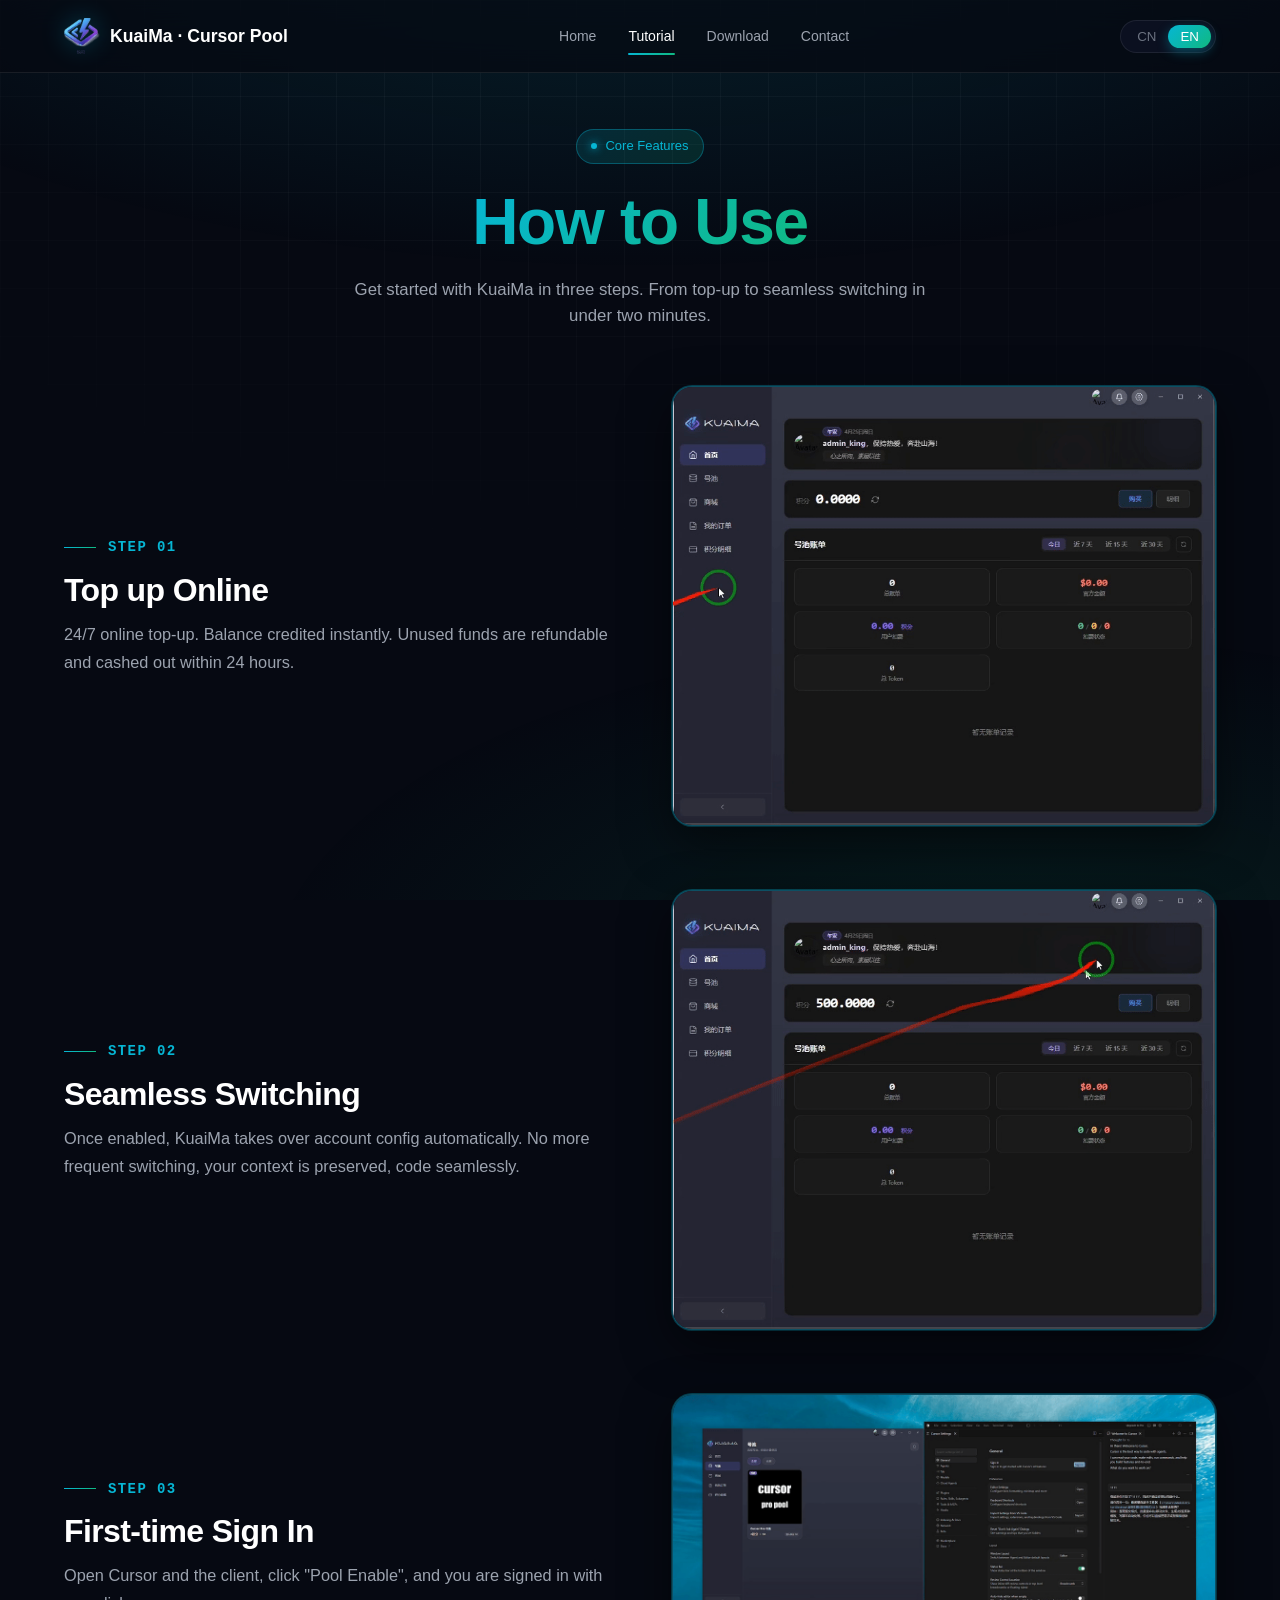
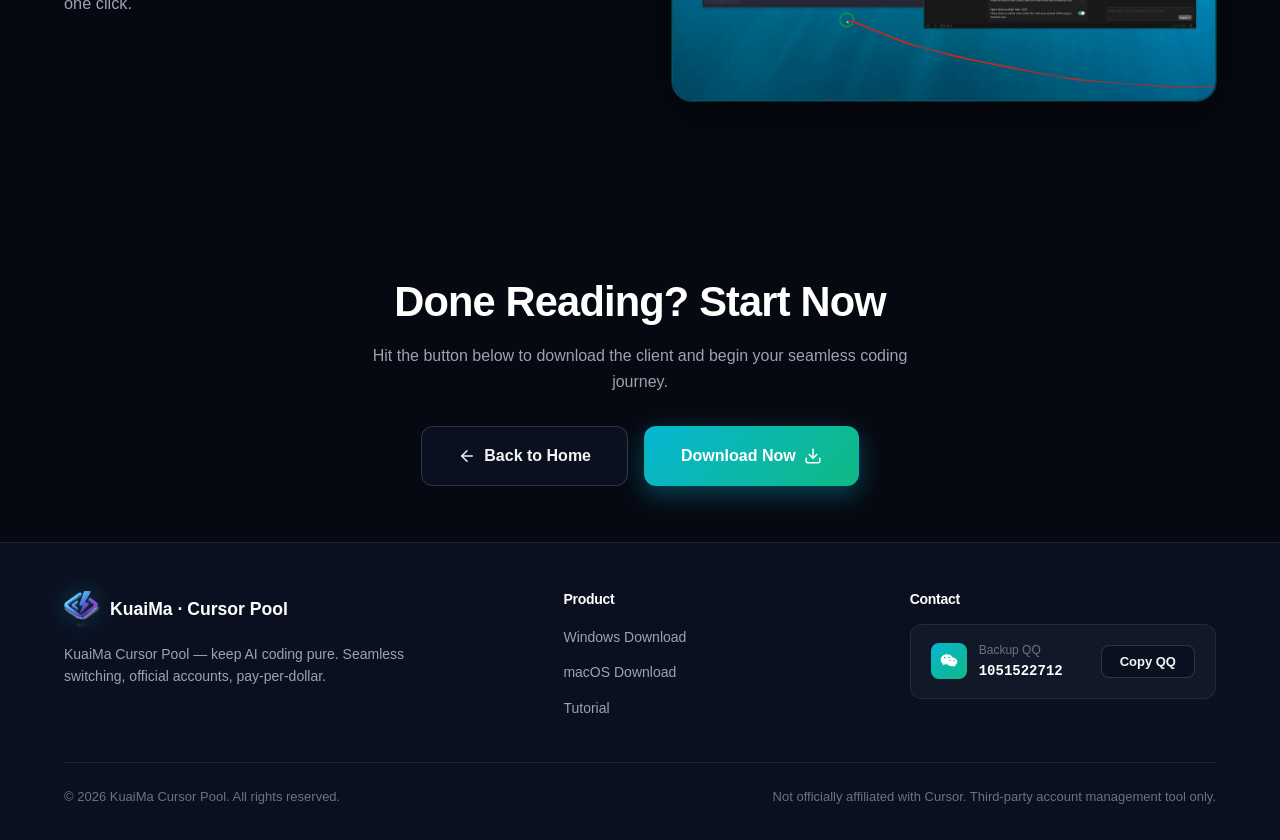
==== tutorial.html @ e06559e4 "更换成企业微信" ====
<!DOCTYPE html>
<html lang="zh-CN" data-lang="zh">
<head>
  <meta charset="UTF-8" />
  <meta name="viewport" content="width=device-width, initial-scale=1.0, viewport-fit=cover" />
  <meta name="theme-color" content="#06b6d4" />
  <meta name="color-scheme" content="dark" />

  <title>Cursor 无感换号使用教程 | 快码 Cursor 号池</title>
  <meta name="description" content="快码 Cursor 号池使用教程：了解如何下载客户端、完成充值、开启 Cursor 无感换号，并在额度耗尽时自动切换账号继续编码。" />
  <meta name="keywords" content="Cursor无感换号教程,Cursor号池教程,Cursor账号切换教程,快码教程,Cursor账号池使用方法" />
  <meta name="robots" content="index, follow" />

  <meta name="i18n-title" content="seo.tutorial.title" />
  <meta name="i18n-description" content="seo.tutorial.description" />

  <link rel="canonical" href="https://kuaima-cursor-pool.onrender.com/tutorial.html" />
  <link rel="alternate" hreflang="zh-CN" href="https://kuaima-cursor-pool.onrender.com/tutorial.html?lang=zh" />
  <link rel="alternate" hreflang="en" href="https://kuaima-cursor-pool.onrender.com/tutorial.html?lang=en" />
  <link rel="alternate" hreflang="x-default" href="https://kuaima-cursor-pool.onrender.com/tutorial.html" />

  <meta property="og:type" content="article" />
  <meta property="og:title" content="Cursor 无感换号使用教程 | 快码 Cursor 号池" />
  <meta property="og:description" content="三步上手快码 Cursor 号池：充值、开启无感换号、自动切换账号继续编码。" />
  <meta property="og:image" content="https://kuaima-cursor-pool.onrender.com/assets/images/logo.png" />
  <meta property="og:image:alt" content="快码 Cursor 号池使用教程" />
  <meta property="og:image:width" content="781" />
  <meta property="og:image:height" content="794" />
  <meta property="og:url" content="https://kuaima-cursor-pool.onrender.com/tutorial.html" />
  <meta property="og:site_name" content="快码 Cursor 号池" />
  <meta property="og:locale" content="zh_CN" />
  <meta property="og:locale:alternate" content="en_US" />

  <meta name="twitter:card" content="summary_large_image" />
  <meta name="twitter:title" content="Cursor 无感换号使用教程 | 快码 Cursor 号池" />
  <meta name="twitter:description" content="三步上手快码 Cursor 号池，完成充值并开启无感换号。" />
  <meta name="twitter:image" content="https://kuaima-cursor-pool.onrender.com/assets/images/logo.png" />
  <meta name="twitter:image:alt" content="快码 Cursor 号池使用教程" />

  <link rel="icon" type="image/png" href="assets/images/logo.png" />
  <link rel="apple-touch-icon" href="assets/images/logo.png" />

  <link rel="preload" href="assets/css/style.css" as="style" />
  <link rel="stylesheet" href="assets/css/style.css" />

  <script type="application/ld+json">
  {
    "@context": "https://schema.org",
    "@type": "WebPage",
    "@graph": [
      {
        "@type": "WebPage",
        "@id": "https://kuaima-cursor-pool.onrender.com/tutorial.html#webpage",
        "url": "https://kuaima-cursor-pool.onrender.com/tutorial.html",
        "name": "Cursor 无感换号使用教程 | 快码 Cursor 号池",
        "description": "快码 Cursor 号池使用教程：了解如何下载客户端、完成充值、开启 Cursor 无感换号，并在额度耗尽时自动切换账号继续编码。",
        "isPartOf": {
          "@id": "https://kuaima-cursor-pool.onrender.com/#website"
        },
        "breadcrumb": {
          "@id": "https://kuaima-cursor-pool.onrender.com/tutorial.html#breadcrumb"
        },
        "primaryImageOfPage": {
          "@type": "ImageObject",
          "url": "https://kuaima-cursor-pool.onrender.com/assets/images/logo.png",
          "width": 781,
          "height": 794
        },
        "inLanguage": ["zh-CN", "en"]
      },
      {
        "@type": "BreadcrumbList",
        "@id": "https://kuaima-cursor-pool.onrender.com/tutorial.html#breadcrumb",
        "itemListElement": [
          {
            "@type": "ListItem",
            "position": 1,
            "name": "首页",
            "item": "https://kuaima-cursor-pool.onrender.com/"
          },
          {
            "@type": "ListItem",
            "position": 2,
            "name": "使用教程",
            "item": "https://kuaima-cursor-pool.onrender.com/tutorial.html"
          }
        ]
      },
      {
        "@type": "HowTo",
        "@id": "https://kuaima-cursor-pool.onrender.com/tutorial.html#howto",
        "name": "如何使用快码 Cursor 号池开启无感换号",
        "description": "三步上手快码 Cursor 号池：充值、开启无感换号、自动切换账号继续编码。",
        "url": "https://kuaima-cursor-pool.onrender.com/tutorial.html",
        "image": "https://kuaima-cursor-pool.onrender.com/assets/images/logo.png",
        "totalTime": "PT2M",
        "inLanguage": "zh-CN",
        "step": [
          {
            "@type": "HowToStep",
            "position": 1,
            "name": "在线充值",
            "text": "支持 24 小时在线充值，余额立刻到账，未使用部分支持提现，24 小时内提现完毕。",
            "image": "https://kuaima-cursor-pool.onrender.com/assets/images/recharge.gif"
          },
          {
            "@type": "HowToStep",
            "position": 2,
            "name": "无感换号",
            "text": "开启之后，自动接管账号配置，无需频繁切号，自动承接上下文，无缝写代码。",
            "image": "https://kuaima-cursor-pool.onrender.com/assets/images/enable-auto-switch.gif"
          },
          {
            "@type": "HowToStep",
            "position": 3,
            "name": "首次上号",
            "text": "打开 Cursor 以及客户端，点击号池启用，便可一键上号。",
            "image": "https://kuaima-cursor-pool.onrender.com/assets/images/switch-account.gif"
          }
        ]
      }
    ]
  }
  </script>
</head>
<body>
  <header class="site-header">
    <div class="container site-header__inner">
      <a href="index.html" class="brand" aria-label="快码 cursor 号池">
        <img src="assets/images/logo.png" alt="快码 cursor 号池 Logo" width="36" height="36" />
        <span data-i18n="brand">快码 cursor 号池</span>
      </a>

      <nav class="nav" id="primaryNav" aria-label="primary navigation">
        <a href="index.html" data-i18n="nav.home">首页</a>
        <a href="tutorial.html" class="is-active" data-i18n="nav.tutorial">使用教程</a>
        <a href="index.html#download" data-i18n="nav.download">下载</a>
        <a href="index.html#contact" data-i18n="nav.contact">联系客服</a>
      </nav>

      <div class="header-actions">
        <div class="lang-switch" role="group" aria-label="语言切换">
          <button type="button" data-lang-btn="zh" class="is-active" data-i18n="lang.zh">中</button>
          <button type="button" data-lang-btn="en" data-i18n="lang.en">EN</button>
        </div>
        <button type="button" class="menu-toggle" aria-label="切换菜单" aria-controls="primaryNav" aria-expanded="false">
          <svg viewBox="0 0 24 24" fill="none" stroke="currentColor" stroke-width="2" stroke-linecap="round" stroke-linejoin="round">
            <line x1="3" y1="6" x2="21" y2="6"></line>
            <line x1="3" y1="12" x2="21" y2="12"></line>
            <line x1="3" y1="18" x2="21" y2="18"></line>
          </svg>
        </button>
      </div>
    </div>
  </header>

  <main>
    <section class="tutorial-hero">
      <div class="container">
        <span class="hero__badge" data-i18n="features.eyebrow">使用教程</span>
        <h1>
          <span class="gradient-text" data-i18n="tutorial.title">使用教程</span>
        </h1>
        <p data-i18n="tutorial.lead">三步上手快码,从充值到无感换号,全过程不超过 2 分钟</p>
      </div>
    </section>

    <section class="steps">
      <div class="container">
        <article class="step" data-step="1">
          <div class="step__content">
            <span class="step__number">STEP 01</span>
            <h2 class="step__title" data-i18n="tutorial.step1.title">在线充值</h2>
            <p class="step__desc" data-i18n="tutorial.step1.desc">支持 24 小时在线充值，余额立刻到账，未使用部分支持提现，24 小时内提现完毕。</p>
          </div>
          <div class="step__media">
            <img src="assets/images/recharge.gif" alt="充值步骤演示" loading="lazy" decoding="async" />
          </div>
        </article>

        <article class="step" data-step="2">
          <div class="step__content">
            <span class="step__number">STEP 02</span>
            <h2 class="step__title" data-i18n="tutorial.step2.title">无感换号</h2>
            <p class="step__desc" data-i18n="tutorial.step2.desc">开启之后，自动接管账号配置，无需频繁切号，自动承接上下文，无缝写代码。</p>
          </div>
          <div class="step__media">
            <img src="assets/images/enable-auto-switch.gif" alt="开启无感换号演示" loading="lazy" decoding="async" />
          </div>
        </article>

        <article class="step" data-step="3">
          <div class="step__content">
            <span class="step__number">STEP 03</span>
            <h2 class="step__title" data-i18n="tutorial.step3.title">首次上号</h2>
            <p class="step__desc" data-i18n="tutorial.step3.desc">打开 Cursor 以及客户端，点击号池启用，便可一键上号。</p>
          </div>
          <div class="step__media">
            <img src="assets/images/switch-account.gif" alt="换号使用演示" loading="lazy" decoding="async" />
          </div>
        </article>
      </div>
    </section>

    <section class="cta-block">
      <div class="container">
        <h2 data-i18n="tutorial.cta.title">看完教程,立即开始</h2>
        <p data-i18n="tutorial.cta.lead">点击下方按钮下载客户端,开启你的无感写码之旅</p>
        <div class="cta-block__buttons">
          <a href="index.html" class="btn btn-secondary btn-lg">
            <svg viewBox="0 0 24 24" fill="none" stroke="currentColor" stroke-width="2" stroke-linecap="round" stroke-linejoin="round"><line x1="19" y1="12" x2="5" y2="12"></line><polyline points="12 19 5 12 12 5"></polyline></svg>
            <span data-i18n="tutorial.back">返回首页</span>
          </a>
          <a href="https://wwaps.lanzoue.com/i7DfZ3o5iolg" target="_blank" rel="noopener" class="btn btn-primary btn-lg">
            <span data-i18n="cta.download">立即下载</span>
            <svg viewBox="0 0 24 24" fill="none" stroke="currentColor" stroke-width="2" stroke-linecap="round" stroke-linejoin="round"><path d="M21 15v4a2 2 0 0 1-2 2H5a2 2 0 0 1-2-2v-4"></path><polyline points="7 10 12 15 17 10"></polyline><line x1="12" y1="15" x2="12" y2="3"></line></svg>
          </a>
        </div>
      </div>
    </section>
  </main>

  <footer class="site-footer">
    <div class="container">
      <div class="footer-grid">
        <div class="footer-brand">
          <a href="index.html" class="brand">
            <img src="assets/images/logo.png" alt="快码 cursor 号池 Logo" width="36" height="36" />
            <span data-i18n="brand">快码 cursor 号池</span>
          </a>
          <p data-i18n="footer.brand.desc">快码 cursor 号池 —— 让 AI 编程更纯粹。无感换号 · 官方账号 · 按刀计费。</p>
        </div>

        <div class="footer-col">
          <h4 data-i18n="footer.col1.title">产品</h4>
          <ul>
            <li><a href="https://wwaps.lanzoue.com/i7DfZ3o5iolg" target="_blank" rel="noopener" data-i18n="footer.col1.win">Windows 版下载</a></li>
            <li><a href="https://share.feijipan.com/s/ud4OdIFj" target="_blank" rel="noopener" data-i18n="footer.col1.mac">macOS 版下载</a></li>
            <li><a href="tutorial.html" data-i18n="footer.col1.tutorial">使用教程</a></li>
          </ul>
        </div>

        <div class="footer-col">
          <h4 data-i18n="footer.col2.title">联系</h4>
          <div class="contact-card">
            <div class="contact-card__info">
              <div class="contact-card__icon" aria-hidden="true">
                <svg viewBox="0 0 24 24" fill="currentColor"><path d="M9.5 4C5.36 4 2 6.91 2 10.5c0 1.95 1.05 3.71 2.7 4.91-.06.27-.45 1.51-.51 1.74 0 0-.01.06.03.09.04.03.09 0 .09 0 .29-.04 1.78-1.16 2.05-1.34.85.24 1.76.37 2.7.37.18 0 .36 0 .54-.02-.34-.7-.52-1.46-.52-2.25 0-3.27 3.13-5.92 7-5.92.13 0 .26 0 .39.01C15.99 5.7 13.04 4 9.5 4zM7 9c-.55 0-1-.45-1-1s.45-1 1-1 1 .45 1 1-.45 1-1 1zm5 0c-.55 0-1-.45-1-1s.45-1 1-1 1 .45 1 1-.45 1-1 1zM22 13c0-2.92-2.91-5.34-6.5-5.34S9 10.08 9 13s2.91 5.34 6.5 5.34c.79 0 1.55-.13 2.27-.36.21.14 1.43 1.05 1.66 1.08 0 0 .04.02.07 0 .03-.02.02-.06.02-.06-.05-.18-.36-1.18-.41-1.4C20.18 16.65 22 14.97 22 13zM13 12c-.41 0-.75-.34-.75-.75s.34-.75.75-.75.75.34.75.75-.34.75-.75.75zm5 0c-.41 0-.75-.34-.75-.75s.34-.75.75-.75.75.34.75.75-.34.75-.75.75z"/></svg>
              </div>
              <div>
                <div class="contact-card__label" data-i18n="footer.contact.label">备用 QQ</div>
                <div class="contact-card__value">1051522712</div>
              </div>
            </div>
            <button type="button" class="copy-btn" data-copy="1051522712" data-i18n="footer.copy">复制QQ</button>
          </div>
        </div>
      </div>

      <div class="footer-bottom">
        <span data-i18n="footer.copyright">© 2026 快码 cursor 号池. All rights reserved.</span>
        <span data-i18n="footer.note">与 Cursor 无官方关联,仅为第三方账号管理工具</span>
      </div>
    </div>
  </footer>


  <script src="assets/js/i18n.js" defer></script>
  <script src="assets/js/main.js" defer></script>
</body>
</html>
---- assets/css/style.css ----
/* ==========================================================================
   快码 cursor 号池 - 全局样式
   暗黑科技风 + 青绿渐变主色
   ========================================================================== */

:root {
  /* 主色：青→绿渐变（贴近 Cursor）*/
  --color-primary: #06b6d4;
  --color-primary-2: #10b981;
  --gradient-primary: linear-gradient(135deg, #06b6d4 0%, #10b981 100%);
  --gradient-primary-soft: linear-gradient(135deg, rgba(6, 182, 212, 0.15) 0%, rgba(16, 185, 129, 0.15) 100%);

  /* 背景层 */
  --bg-base: #060912;
  --bg-elevated: #0b1020;
  --bg-card: #111827;
  --bg-card-hover: #161f33;

  /* 文字 */
  --text-primary: #f3f4f6;
  --text-secondary: #9ca3af;
  --text-muted: #6b7280;
  --text-strong: #ffffff;

  /* 边框/分割 */
  --border: rgba(255, 255, 255, 0.08);
  --border-strong: rgba(255, 255, 255, 0.16);
  --border-glow: rgba(6, 182, 212, 0.35);

  /* 阴影/光晕 */
  --shadow-glow: 0 0 60px rgba(6, 182, 212, 0.25);
  --shadow-card: 0 4px 24px rgba(0, 0, 0, 0.4);
  --shadow-lift: 0 16px 48px rgba(0, 0, 0, 0.5);

  /* 排版 */
  --font-sans: -apple-system, BlinkMacSystemFont, "Segoe UI", "PingFang SC",
    "Microsoft YaHei", "Helvetica Neue", Helvetica, Arial, sans-serif;
  --font-mono: "JetBrains Mono", "Fira Code", "SF Mono", Consolas, Menlo, monospace;

  /* 尺寸 */
  --radius-sm: 8px;
  --radius-md: 12px;
  --radius-lg: 20px;
  --radius-xl: 28px;
  --container: 1200px;

  /* 过渡 */
  --easing: cubic-bezier(0.4, 0, 0.2, 1);
  --duration: 240ms;
}

/* ==========================================================================
   Reset
   ========================================================================== */
*,
*::before,
*::after {
  box-sizing: border-box;
  margin: 0;
  padding: 0;
}

html {
  scroll-behavior: smooth;
  -webkit-text-size-adjust: 100%;
  scroll-padding-top: 80px;
}

body {
  background: var(--bg-base);
  color: var(--text-primary);
  font-family: var(--font-sans);
  font-size: 16px;
  line-height: 1.6;
  font-feature-settings: "cv11", "ss01";
  -webkit-font-smoothing: antialiased;
  -moz-osx-font-smoothing: grayscale;
  overflow-x: hidden;
  min-height: 100vh;
  position: relative;
}

/* 全局背景纹理：星空网格 + 顶部光晕 */
body::before {
  content: "";
  position: fixed;
  inset: 0;
  z-index: -2;
  background:
    radial-gradient(ellipse 80% 50% at 50% -20%, rgba(6, 182, 212, 0.18), transparent),
    radial-gradient(ellipse 60% 40% at 80% 110%, rgba(16, 185, 129, 0.12), transparent);
  pointer-events: none;
}

body::after {
  content: "";
  position: fixed;
  inset: 0;
  z-index: -1;
  background-image:
    linear-gradient(rgba(255, 255, 255, 0.03) 1px, transparent 1px),
    linear-gradient(90deg, rgba(255, 255, 255, 0.03) 1px, transparent 1px);
  background-size: 48px 48px;
  mask-image: radial-gradient(ellipse 100% 80% at 50% 0%, #000 30%, transparent 80%);
  -webkit-mask-image: radial-gradient(ellipse 100% 80% at 50% 0%, #000 30%, transparent 80%);
  pointer-events: none;
}

img,
svg,
video {
  max-width: 100%;
  display: block;
}

a {
  color: inherit;
  text-decoration: none;
  transition: color var(--duration) var(--easing);
}

button {
  font-family: inherit;
  cursor: pointer;
  border: none;
  background: none;
  color: inherit;
}

ul,
ol {
  list-style: none;
}

/* ==========================================================================
   排版工具
   ========================================================================== */
.gradient-text {
  background: var(--gradient-primary);
  -webkit-background-clip: text;
  background-clip: text;
  -webkit-text-fill-color: transparent;
  color: transparent;
}

h1,
h2,
h3,
h4 {
  color: var(--text-strong);
  font-weight: 700;
  line-height: 1.2;
  letter-spacing: -0.02em;
}

h1 { font-size: clamp(2.4rem, 5vw, 4rem); }
h2 { font-size: clamp(1.8rem, 3.6vw, 2.6rem); }
h3 { font-size: clamp(1.2rem, 2.2vw, 1.5rem); }

p {
  color: var(--text-secondary);
}

/* ==========================================================================
   容器与节
   ========================================================================== */
.container {
  width: 100%;
  max-width: var(--container);
  margin: 0 auto;
  padding: 0 24px;
}

section {
  padding: 64px 0;
  position: relative;
}

@media (max-width: 767px) {
  section { padding: 48px 0; }
}

.section-head {
  text-align: center;
  margin-bottom: 40px;
}

.section-head .eyebrow {
  display: inline-block;
  padding: 6px 14px;
  background: var(--gradient-primary-soft);
  border: 1px solid var(--border-glow);
  border-radius: 999px;
  font-size: 13px;
  font-weight: 500;
  color: var(--color-primary);
  margin-bottom: 16px;
  letter-spacing: 0.05em;
}

.section-head h2 {
  margin-bottom: 12px;
}

.section-head .lead {
  max-width: 640px;
  margin: 0 auto;
  font-size: 1.05rem;
}

/* ==========================================================================
   Header
   ========================================================================== */
.site-header {
  position: sticky;
  top: 0;
  z-index: 100;
  backdrop-filter: blur(16px);
  -webkit-backdrop-filter: blur(16px);
  background: rgba(6, 9, 18, 0.7);
  border-bottom: 1px solid var(--border);
  transition: background var(--duration) var(--easing);
}

.site-header__inner {
  display: flex;
  align-items: center;
  justify-content: space-between;
  height: 72px;
  gap: 24px;
}

.brand {
  display: flex;
  align-items: center;
  gap: 10px;
  font-weight: 700;
  font-size: 1.1rem;
  color: var(--text-strong);
}

.brand img {
  width: 36px;
  height: 36px;
  object-fit: contain;
  filter: drop-shadow(0 0 12px rgba(6, 182, 212, 0.4));
}

.nav {
  display: flex;
  align-items: center;
  gap: 32px;
}

.nav a {
  font-size: 14px;
  color: var(--text-secondary);
  position: relative;
  padding: 4px 0;
}

.nav a.is-active {
  color: var(--text-strong);
}

@media (hover: hover) {
  .nav a:hover {
    color: var(--text-strong);
  }
}

.nav a.is-active::after {
  content: "";
  position: absolute;
  bottom: -4px;
  left: 0;
  right: 0;
  height: 2px;
  background: var(--gradient-primary);
  border-radius: 2px;
}

.header-actions {
  display: flex;
  align-items: center;
  gap: 12px;
}

.lang-switch {
  display: inline-flex;
  align-items: center;
  background: var(--bg-elevated);
  border: 1px solid var(--border);
  border-radius: 999px;
  padding: 4px;
  font-size: 13px;
}

.lang-switch button {
  padding: 4px 12px;
  border-radius: 999px;
  color: var(--text-muted);
  font-weight: 500;
  transition: all var(--duration) var(--easing);
}

.lang-switch button.is-active {
  background: var(--gradient-primary);
  color: #fff;
  box-shadow: 0 4px 12px rgba(6, 182, 212, 0.35);
}

/* 移动端菜单切换按钮 */
.menu-toggle {
  display: none;
  width: 40px;
  height: 40px;
  border-radius: var(--radius-sm);
  align-items: center;
  justify-content: center;
  border: 1px solid var(--border);
  background: var(--bg-elevated);
}

.menu-toggle svg {
  width: 20px;
  height: 20px;
  color: var(--text-primary);
}

@media (max-width: 767px) {
  .nav {
    position: fixed;
    top: 72px;
    left: 0;
    right: 0;
    padding: 24px;
    background: var(--bg-elevated);
    border-bottom: 1px solid var(--border);
    flex-direction: column;
    gap: 20px;
    transform: translateY(-200%);
    transition: transform 320ms var(--easing);
  }

  .nav.is-open {
    transform: translateY(0);
  }

  .menu-toggle {
    display: flex;
  }
}

/* ==========================================================================
   按钮
   ========================================================================== */
.btn {
  display: inline-flex;
  align-items: center;
  justify-content: center;
  gap: 8px;
  padding: 14px 28px;
  border-radius: var(--radius-md);
  font-size: 15px;
  font-weight: 600;
  white-space: nowrap;
  transition: all var(--duration) var(--easing);
  border: 1px solid transparent;
  cursor: pointer;
}

.btn svg {
  width: 18px;
  height: 18px;
}

.btn-primary {
  background: var(--gradient-primary);
  color: #fff;
  box-shadow: 0 8px 24px rgba(6, 182, 212, 0.35);
}

@media (hover: hover) {
  .btn-primary:hover {
    transform: translateY(-2px);
    box-shadow: 0 12px 32px rgba(6, 182, 212, 0.5);
  }
}

.btn-secondary {
  background: var(--bg-elevated);
  color: var(--text-primary);
  border-color: var(--border-strong);
}

@media (hover: hover) {
  .btn-secondary:hover {
    background: var(--bg-card-hover);
    border-color: var(--border-glow);
    color: var(--text-strong);
  }
}

.btn-ghost {
  background: transparent;
  color: var(--text-secondary);
  border-color: var(--border);
}

@media (hover: hover) {
  .btn-ghost:hover {
    color: var(--text-strong);
    border-color: var(--border-glow);
  }
}

.btn-sm {
  padding: 8px 16px;
  font-size: 13px;
}

.btn-lg {
  padding: 16px 36px;
  font-size: 16px;
}

/* ==========================================================================
   Hero
   ========================================================================== */
.hero {
  padding-top: 56px;
  padding-bottom: 64px;
  text-align: center;
  position: relative;
  overflow: visible;
}

.hero::before {
  content: "";
  position: absolute;
  width: 600px;
  height: 400px;
  top: 0;
  left: 50%;
  transform: translateX(-50%);
  background: radial-gradient(ellipse at center, rgba(6, 182, 212, 0.18), transparent 60%);
  pointer-events: none;
  z-index: 0;
}

.hero > .container {
  position: relative;
  z-index: 1;
}

.hero__badge {
  display: inline-flex;
  align-items: center;
  gap: 8px;
  padding: 6px 14px;
  background: var(--gradient-primary-soft);
  border: 1px solid var(--border-glow);
  border-radius: 999px;
  font-size: 13px;
  color: var(--color-primary);
  margin-bottom: 24px;
}

.hero__badge::before {
  content: "";
  width: 6px;
  height: 6px;
  border-radius: 50%;
  background: var(--color-primary);
  box-shadow: 0 0 8px var(--color-primary);
  animation: pulse 1.6s ease-in-out infinite;
}

@keyframes pulse {
  0%, 100% { opacity: 1; transform: scale(1); }
  50% { opacity: 0.6; transform: scale(1.4); }
}

.hero h1 {
  margin-bottom: 20px;
  letter-spacing: -0.03em;
  font-size: clamp(2rem, 4.4vw, 3.4rem);
}

.hero__title-tag {
  display: inline-flex;
  align-items: center;
  margin-left: 12px;
  padding: 6px 14px;
  font-size: clamp(0.85rem, 1.4vw, 1rem);
  font-weight: 700;
  letter-spacing: 0.5px;
  color: #fff;
  background: var(--gradient-primary);
  border-radius: 999px;
  vertical-align: middle;
  box-shadow: 0 8px 22px rgba(6, 182, 212, 0.35);
  position: relative;
  top: -4px;
  white-space: nowrap;
}

.hero__title-tag::before {
  content: "";
  display: inline-block;
  width: 6px;
  height: 6px;
  margin-right: 8px;
  border-radius: 50%;
  background: #fff;
  box-shadow: 0 0 10px rgba(255, 255, 255, 0.85);
  animation: heroTagPulse 1.8s ease-in-out infinite;
}

@keyframes heroTagPulse {
  0%, 100% { opacity: 1; transform: scale(1); }
  50%      { opacity: 0.55; transform: scale(0.7); }
}

@media (max-width: 640px) {
  .hero__title-tag {
    margin-left: 8px;
    padding: 4px 10px;
    top: -2px;
  }
}

.hero__badge {
  margin-bottom: 20px;
}

.hero__lead {
  max-width: 680px;
  margin: 0 auto 32px;
  font-size: 1.05rem;
  color: var(--text-secondary);
}

.hero__cta {
  display: flex;
  flex-wrap: wrap;
  gap: 14px;
  justify-content: center;
  margin-bottom: 20px;
}

.hero__hint {
  font-size: 13px;
  color: var(--text-muted);
}

/* ==========================================================================
   特性卡片
   ========================================================================== */
.features {
  display: grid;
  grid-template-columns: repeat(auto-fit, minmax(260px, 1fr));
  gap: 20px;
}

.feature-card {
  position: relative;
  padding: 32px 28px;
  background: var(--bg-card);
  border: 1px solid var(--border);
  border-radius: var(--radius-lg);
  transition: all var(--duration) var(--easing);
  overflow: hidden;
}

.feature-card::before {
  content: "";
  position: absolute;
  inset: 0;
  background: var(--gradient-primary-soft);
  opacity: 0;
  transition: opacity var(--duration) var(--easing);
  pointer-events: none;
}

@media (hover: hover) {
  .feature-card:hover {
    transform: translateY(-6px);
    border-color: var(--border-glow);
    box-shadow: var(--shadow-lift);
  }

  .feature-card:hover::before {
    opacity: 1;
  }
}

.feature-card__icon {
  width: 52px;
  height: 52px;
  border-radius: var(--radius-md);
  background: var(--gradient-primary);
  display: flex;
  align-items: center;
  justify-content: center;
  margin-bottom: 20px;
  position: relative;
  z-index: 1;
  box-shadow: 0 8px 24px rgba(6, 182, 212, 0.25);
}

.feature-card__icon svg {
  width: 26px;
  height: 26px;
  color: #fff;
}

.feature-card__title {
  font-size: 1.2rem;
  margin-bottom: 8px;
  position: relative;
  z-index: 1;
}

.feature-card__desc {
  font-size: 0.95rem;
  line-height: 1.6;
  position: relative;
  z-index: 1;
}

.feature-card--highlight {
  border-color: rgba(6, 182, 212, 0.45);
  background: linear-gradient(135deg, rgba(6, 182, 212, 0.08), rgba(168, 85, 247, 0.06));
  box-shadow: 0 12px 32px rgba(6, 182, 212, 0.18);
}

.feature-card--highlight::before {
  opacity: 0.35;
}

@media (hover: hover) {
  .feature-card--highlight:hover {
    border-color: rgba(6, 182, 212, 0.7);
    box-shadow: 0 18px 44px rgba(6, 182, 212, 0.28);
  }
}

.feature-card__badge {
  position: absolute;
  top: 14px;
  right: 14px;
  z-index: 2;
  padding: 4px 10px;
  font-size: 0.72rem;
  font-weight: 600;
  letter-spacing: 0.4px;
  color: #fff;
  background: var(--gradient-primary);
  border-radius: 999px;
  box-shadow: 0 6px 16px rgba(6, 182, 212, 0.35);
}

/* ==========================================================================
   价格理念
   ========================================================================== */
.pricing-philosophy {
  background: linear-gradient(180deg, transparent, rgba(6, 182, 212, 0.03));
}

.pricing-card {
  max-width: 880px;
  margin: 0 auto;
  background: var(--bg-card);
  border: 1px solid var(--border);
  border-radius: var(--radius-xl);
  padding: 40px 40px;
  position: relative;
  overflow: hidden;
}

.pricing-card::before {
  content: "";
  position: absolute;
  width: 480px;
  height: 480px;
  top: -240px;
  right: -240px;
  background: radial-gradient(circle, rgba(16, 185, 129, 0.15), transparent 70%);
  pointer-events: none;
}

.pricing-card__inner {
  position: relative;
  z-index: 1;
}

.pricing-points {
  display: grid;
  grid-template-columns: repeat(auto-fit, minmax(220px, 1fr));
  gap: 24px;
  margin-top: 32px;
}

.pricing-point {
  display: flex;
  gap: 14px;
  align-items: flex-start;
}

.pricing-point__check {
  flex-shrink: 0;
  width: 28px;
  height: 28px;
  border-radius: 50%;
  background: var(--gradient-primary);
  display: flex;
  align-items: center;
  justify-content: center;
  margin-top: 2px;
}

.pricing-point__check svg {
  width: 14px;
  height: 14px;
  color: #fff;
}

.pricing-point strong {
  display: block;
  color: var(--text-strong);
  margin-bottom: 4px;
  font-weight: 600;
}

.pricing-point span {
  color: var(--text-secondary);
  font-size: 0.92rem;
  line-height: 1.5;
}

@media (max-width: 767px) {
  .pricing-card { padding: 40px 24px; }
}

/* ==========================================================================
   CTA 区
   ========================================================================== */
.cta-block {
  text-align: center;
  padding: 56px 0;
}

.cta-block h2 {
  margin-bottom: 16px;
}

.cta-block p {
  max-width: 560px;
  margin: 0 auto 32px;
}

.cta-block__buttons {
  display: flex;
  gap: 16px;
  justify-content: center;
  flex-wrap: wrap;
}

/* ==========================================================================
   悬浮客服二维码
   ========================================================================== */
.floating-wechat {
  position: fixed;
  top: 52%;
  right: 20px;
  z-index: 90;
  transform: translateY(-50%);
}

.floating-wechat__dock {
  width: 56px;
  min-height: 132px;
  padding: 14px 10px;
  display: inline-flex;
  flex-direction: column;
  align-items: center;
  justify-content: center;
  gap: 10px;
  color: #fff;
  background: var(--gradient-primary);
  border: 1px solid rgba(255, 255, 255, 0.22);
  border-radius: 999px;
  box-shadow: 0 14px 34px rgba(6, 182, 212, 0.36);
  transition: transform var(--duration) var(--easing), box-shadow var(--duration) var(--easing);
}

.floating-wechat__dock svg {
  width: 22px;
  height: 22px;
  flex-shrink: 0;
}

.floating-wechat__dock span {
  writing-mode: vertical-rl;
  letter-spacing: 0.16em;
  font-size: 14px;
  font-weight: 800;
}

.floating-wechat.is-open .floating-wechat__dock,
.floating-wechat__dock:focus-visible {
  transform: translateX(-2px);
  box-shadow: 0 18px 42px rgba(6, 182, 212, 0.52);
}

.floating-wechat__panel {
  position: absolute;
  top: 50%;
  right: 70px;
  width: 236px;
  padding: 16px;
  color: var(--text-primary);
  background:
    linear-gradient(145deg, rgba(6, 182, 212, 0.18), rgba(16, 185, 129, 0.1)),
    rgba(11, 16, 32, 0.96);
  border: 1px solid rgba(6, 182, 212, 0.38);
  border-radius: var(--radius-lg);
  box-shadow: 0 22px 54px rgba(0, 0, 0, 0.5), 0 0 34px rgba(6, 182, 212, 0.2);
  backdrop-filter: blur(16px);
  -webkit-backdrop-filter: blur(16px);
  opacity: 0;
  pointer-events: none;
  transform: translate(14px, -50%) scale(0.96);
  transform-origin: right center;
  transition:
    opacity var(--duration) var(--easing),
    transform var(--duration) var(--easing);
}

.floating-wechat.is-open .floating-wechat__panel {
  opacity: 1;
  pointer-events: auto;
  transform: translate(0, -50%) scale(1);
}

.floating-wechat__close {
  position: absolute;
  top: 10px;
  right: 10px;
  width: 26px;
  height: 26px;
  display: inline-flex;
  align-items: center;
  justify-content: center;
  color: var(--text-secondary);
  background: rgba(255, 255, 255, 0.06);
  border: 1px solid var(--border);
  border-radius: 50%;
  line-height: 1;
  transition: all var(--duration) var(--easing);
}

@media (hover: hover) {
  .floating-wechat__dock:hover,
  .floating-wechat__close:hover {
    color: #fff;
    transform: translateX(-2px);
  }
}

.floating-wechat__qr {
  width: 172px;
  margin: 0 auto 12px;
  padding: 8px;
  background: #fff;
  border-radius: 16px;
  box-shadow: 0 14px 34px rgba(0, 0, 0, 0.32);
}

.floating-wechat__qr img {
  width: 100%;
  height: auto;
  object-fit: contain;
  border-radius: 10px;
}

.floating-wechat__content {
  text-align: center;
}

.floating-wechat__eyebrow {
  display: inline-flex;
  align-items: center;
  gap: 6px;
  margin-bottom: 4px;
  font-size: 12px;
  font-weight: 800;
  color: var(--color-primary);
}

.floating-wechat__eyebrow::before {
  content: "";
  width: 7px;
  height: 7px;
  border-radius: 50%;
  background: var(--gradient-primary);
  box-shadow: 0 0 10px rgba(6, 182, 212, 0.8);
}

.floating-wechat h2 {
  margin-bottom: 6px;
  font-size: 1.05rem;
  line-height: 1.35;
}

.floating-wechat__promo {
  margin: 0 auto 10px;
  padding: 8px 10px;
  color: #fff;
  font-size: 14px;
  font-weight: 900;
  line-height: 1.25;
  background: linear-gradient(135deg, #f59e0b 0%, #ef4444 100%);
  border: 1px solid rgba(255, 255, 255, 0.22);
  border-radius: 999px;
  box-shadow: 0 10px 24px rgba(245, 158, 11, 0.28);
}

.floating-wechat p {
  margin-bottom: 12px;
  color: var(--text-secondary);
  font-size: 13px;
  line-height: 1.55;
}

.floating-wechat__copy {
  width: 100%;
  color: #fff;
  background: var(--gradient-primary);
  border-color: transparent;
}

@media (hover: hover) {
  .floating-wechat__copy:hover {
    color: #fff;
    border-color: transparent;
    background: var(--gradient-primary);
    box-shadow: 0 10px 24px rgba(6, 182, 212, 0.32);
  }
}

@media (max-width: 767px) {
  .floating-wechat {
    top: auto;
    right: 14px;
    bottom: calc(18px + env(safe-area-inset-bottom));
    transform: none;
  }

  .floating-wechat__dock {
    width: 56px;
    min-height: 56px;
    padding: 0;
  }

  .floating-wechat__dock span {
    display: none;
  }

  .floating-wechat__panel {
    top: auto;
    right: 0;
    bottom: 70px;
    width: min(260px, calc(100vw - 28px));
    transform: translateY(14px) scale(0.96);
    transform-origin: right bottom;
  }

  .floating-wechat.is-open .floating-wechat__panel {
    transform: translateY(0) scale(1);
  }
}

/* ==========================================================================
   Footer
   ========================================================================== */
.site-footer {
  border-top: 1px solid var(--border);
  padding: 48px 0 32px;
  background: var(--bg-elevated);
}

.footer-grid {
  display: grid;
  grid-template-columns: 1.5fr 1fr 1fr;
  gap: 40px;
  margin-bottom: 32px;
}

@media (max-width: 767px) {
  .footer-grid {
    grid-template-columns: 1fr;
    gap: 32px;
  }
}

.footer-brand p {
  margin-top: 16px;
  font-size: 14px;
  max-width: 360px;
}

.footer-col h4 {
  font-size: 14px;
  font-weight: 600;
  color: var(--text-strong);
  margin-bottom: 16px;
}

.footer-col ul li {
  margin-bottom: 10px;
}

.footer-col a {
  font-size: 14px;
  color: var(--text-secondary);
}

@media (hover: hover) {
  .footer-col a:hover {
    color: var(--color-primary);
  }
}

.contact-card {
  background: var(--bg-card);
  border: 1px solid var(--border);
  border-radius: var(--radius-md);
  padding: 16px 20px;
  display: flex;
  align-items: center;
  justify-content: space-between;
  gap: 16px;
}

.contact-card__info {
  display: flex;
  align-items: center;
  gap: 12px;
}

.contact-card__icon {
  width: 36px;
  height: 36px;
  border-radius: var(--radius-sm);
  background: var(--gradient-primary);
  display: flex;
  align-items: center;
  justify-content: center;
  flex-shrink: 0;
}

.contact-card__icon svg {
  width: 20px;
  height: 20px;
  color: #fff;
}

.contact-card__label {
  font-size: 12px;
  color: var(--text-muted);
}

.contact-card__value {
  font-family: var(--font-mono);
  color: var(--text-strong);
  font-weight: 600;
  font-size: 14px;
}

.copy-btn {
  padding: 8px 18px;
  border-radius: var(--radius-sm);
  background: var(--bg-elevated);
  border: 1px solid var(--border-strong);
  color: var(--text-primary);
  font-size: 13px;
  font-weight: 600;
  cursor: pointer;
  user-select: none;
  transition: all var(--duration) var(--easing);
  flex-shrink: 0;
}

@media (hover: hover) {
  .copy-btn:hover {
    color: var(--color-primary);
    border-color: var(--border-glow);
    background: rgba(6, 182, 212, 0.08);
  }
}

.copy-btn:active {
  transform: scale(0.96);
}

.copy-btn.is-success {
  color: #10b981;
  border-color: rgba(16, 185, 129, 0.6);
  background: rgba(16, 185, 129, 0.12);
}

.footer-bottom {
  padding-top: 24px;
  border-top: 1px solid var(--border);
  display: flex;
  justify-content: space-between;
  align-items: center;
  flex-wrap: wrap;
  gap: 12px;
  font-size: 13px;
  color: var(--text-muted);
}

/* ==========================================================================
   教程页：步骤
   ========================================================================== */
.tutorial-hero {
  padding: 56px 0 32px;
  text-align: center;
}

.tutorial-hero h1 {
  margin-bottom: 16px;
}

.tutorial-hero p {
  max-width: 600px;
  margin: 0 auto;
  font-size: 1.05rem;
}

.steps {
  padding-top: 24px;
  padding-bottom: 56px;
}

.step {
  display: grid;
  grid-template-columns: 1fr 1fr;
  gap: 64px;
  align-items: center;
  margin-bottom: 64px;
  opacity: 1;
  animation: fadeSlideIn 700ms var(--easing) both;
}

.step:nth-child(1) { animation-delay: 60ms; }
.step:nth-child(2) { animation-delay: 180ms; }
.step:nth-child(3) { animation-delay: 300ms; }

@keyframes fadeSlideIn {
  from { opacity: 0; transform: translateY(28px); }
  to   { opacity: 1; transform: translateY(0); }
}

@media (prefers-reduced-motion: reduce) {
  .step { animation: none; }
}

.step:nth-child(even) .step__media {
  order: 2;
}

.step:nth-child(even) .step__content {
  order: 1;
}

@media (max-width: 1023px) {
  .step,
  .step:nth-child(even) {
    grid-template-columns: 1fr;
    gap: 24px;
  }

  .step:nth-child(even) .step__media,
  .step:nth-child(even) .step__content {
    order: initial;
  }
}

.step__content {
  display: flex;
  flex-direction: column;
  gap: 12px;
}

.step__number {
  display: inline-flex;
  align-items: center;
  gap: 12px;
  font-size: 14px;
  color: var(--color-primary);
  font-family: var(--font-mono);
  font-weight: 600;
  letter-spacing: 0.1em;
}

.step__number::before {
  content: "";
  width: 32px;
  height: 1px;
  background: var(--gradient-primary);
}

.step__title {
  font-size: clamp(1.6rem, 3vw, 2rem);
}

.step__desc {
  color: var(--text-secondary);
  font-size: 1.02rem;
  line-height: 1.7;
}

.step__media {
  border-radius: var(--radius-lg);
  border: 1px solid var(--border-glow);
  background: var(--bg-card);
  overflow: hidden;
  position: relative;
  box-shadow: var(--shadow-lift), 0 0 0 1px var(--border-glow);
  transition: all var(--duration) var(--easing);
  min-height: 200px;
}

.step__media img {
  width: 100%;
  height: auto;
  display: block;
}

.step__media.is-loading::before {
  content: "";
  position: absolute;
  inset: 0;
  background: linear-gradient(
    90deg,
    transparent 0%,
    rgba(6, 182, 212, 0.08) 50%,
    transparent 100%
  );
  background-size: 200% 100%;
  animation: shimmer 1.6s linear infinite;
  z-index: 1;
}

@keyframes shimmer {
  0% { background-position: 200% 0; }
  100% { background-position: -200% 0; }
}

.step__media.is-loading::after {
  content: attr(data-loading-text);
  position: absolute;
  inset: 0;
  display: flex;
  align-items: center;
  justify-content: center;
  color: var(--text-muted);
  font-size: 14px;
}

/* ==========================================================================
   工具类
   ========================================================================== */
.lang-cn { display: initial; }
.lang-en { display: none; }

[data-lang="en"] .lang-cn { display: none; }
[data-lang="en"] .lang-en { display: initial; }

.text-center { text-align: center; }
.mt-0 { margin-top: 0; }
.mb-0 { margin-bottom: 0; }

/* 出现动画：用纯 CSS 实现,无 JS 依赖 */
.fade-up {
  opacity: 1;
  animation: fadeUp 600ms var(--easing) both;
}

.feature-card.fade-up:nth-child(1) { animation-delay: 80ms; }
.feature-card.fade-up:nth-child(2) { animation-delay: 160ms; }
.feature-card.fade-up:nth-child(3) { animation-delay: 240ms; }
.feature-card.fade-up:nth-child(4) { animation-delay: 320ms; }
.feature-card.fade-up:nth-child(5) { animation-delay: 400ms; }

@keyframes fadeUp {
  from { opacity: 0; transform: translateY(16px); }
  to   { opacity: 1; transform: translateY(0); }
}

@media (prefers-reduced-motion: reduce) {
  .fade-up { animation: none; }
}

/* ==========================================================================
   移动端兼容性强化
   ========================================================================== */

/* 触摸目标 - 加大 nav / footer 链接可点击区域（>= 44px 推荐） */
@media (max-width: 767px) {
  .nav a {
    padding: 12px 0;
    font-size: 16px;
  }
  .footer-col li a {
    display: inline-block;
    padding: 6px 0;
  }
  .lang-switch {
    flex-shrink: 0;
  }
}

/* 超小屏（<= 480px）专项优化 */
@media (max-width: 480px) {
  /* Hero 缩进 */
  .hero {
    padding: 40px 0 48px;
  }
  .hero__cta {
    flex-direction: column;
    align-items: stretch;
  }
  .hero__cta .btn {
    width: 100%;
  }

  /* Header 三元素挤压解决：隐藏 brand 文字仅留 logo */
  .site-header__inner {
    gap: 12px;
  }
  .site-header .brand span {
    display: none;
  }
  .lang-switch {
    padding: 3px;
    font-size: 12px;
  }
  .lang-switch button {
    padding: 4px 10px;
    font-size: 12px;
  }

  /* contact-card 复制按钮换行撑满 */
  .contact-card {
    flex-direction: column;
    align-items: stretch;
    gap: 12px;
    padding: 16px;
  }
  .copy-btn {
    width: 100%;
    padding: 12px 18px;
    font-size: 14px;
  }

  /* CTA 区按钮在小屏全宽 */
  .cta-block__buttons {
    flex-direction: column;
    align-items: stretch;
  }
  .cta-block__buttons .btn {
    width: 100%;
  }

  /* footer 底部信息折行 */
  .footer-bottom {
    flex-direction: column;
    align-items: flex-start;
    gap: 8px;
  }
}
---- assets/css/style.css ----
/* ==========================================================================
   快码 cursor 号池 - 全局样式
   暗黑科技风 + 青绿渐变主色
   ========================================================================== */

:root {
  /* 主色：青→绿渐变（贴近 Cursor）*/
  --color-primary: #06b6d4;
  --color-primary-2: #10b981;
  --gradient-primary: linear-gradient(135deg, #06b6d4 0%, #10b981 100%);
  --gradient-primary-soft: linear-gradient(135deg, rgba(6, 182, 212, 0.15) 0%, rgba(16, 185, 129, 0.15) 100%);

  /* 背景层 */
  --bg-base: #060912;
  --bg-elevated: #0b1020;
  --bg-card: #111827;
  --bg-card-hover: #161f33;

  /* 文字 */
  --text-primary: #f3f4f6;
  --text-secondary: #9ca3af;
  --text-muted: #6b7280;
  --text-strong: #ffffff;

  /* 边框/分割 */
  --border: rgba(255, 255, 255, 0.08);
  --border-strong: rgba(255, 255, 255, 0.16);
  --border-glow: rgba(6, 182, 212, 0.35);

  /* 阴影/光晕 */
  --shadow-glow: 0 0 60px rgba(6, 182, 212, 0.25);
  --shadow-card: 0 4px 24px rgba(0, 0, 0, 0.4);
  --shadow-lift: 0 16px 48px rgba(0, 0, 0, 0.5);

  /* 排版 */
  --font-sans: -apple-system, BlinkMacSystemFont, "Segoe UI", "PingFang SC",
    "Microsoft YaHei", "Helvetica Neue", Helvetica, Arial, sans-serif;
  --font-mono: "JetBrains Mono", "Fira Code", "SF Mono", Consolas, Menlo, monospace;

  /* 尺寸 */
  --radius-sm: 8px;
  --radius-md: 12px;
  --radius-lg: 20px;
  --radius-xl: 28px;
  --container: 1200px;

  /* 过渡 */
  --easing: cubic-bezier(0.4, 0, 0.2, 1);
  --duration: 240ms;
}

/* ==========================================================================
   Reset
   ========================================================================== */
*,
*::before,
*::after {
  box-sizing: border-box;
  margin: 0;
  padding: 0;
}

html {
  scroll-behavior: smooth;
  -webkit-text-size-adjust: 100%;
  scroll-padding-top: 80px;
}

body {
  background: var(--bg-base);
  color: var(--text-primary);
  font-family: var(--font-sans);
  font-size: 16px;
  line-height: 1.6;
  font-feature-settings: "cv11", "ss01";
  -webkit-font-smoothing: antialiased;
  -moz-osx-font-smoothing: grayscale;
  overflow-x: hidden;
  min-height: 100vh;
  position: relative;
}

/* 全局背景纹理：星空网格 + 顶部光晕 */
body::before {
  content: "";
  position: fixed;
  inset: 0;
  z-index: -2;
  background:
    radial-gradient(ellipse 80% 50% at 50% -20%, rgba(6, 182, 212, 0.18), transparent),
    radial-gradient(ellipse 60% 40% at 80% 110%, rgba(16, 185, 129, 0.12), transparent);
  pointer-events: none;
}

body::after {
  content: "";
  position: fixed;
  inset: 0;
  z-index: -1;
  background-image:
    linear-gradient(rgba(255, 255, 255, 0.03) 1px, transparent 1px),
    linear-gradient(90deg, rgba(255, 255, 255, 0.03) 1px, transparent 1px);
  background-size: 48px 48px;
  mask-image: radial-gradient(ellipse 100% 80% at 50% 0%, #000 30%, transparent 80%);
  -webkit-mask-image: radial-gradient(ellipse 100% 80% at 50% 0%, #000 30%, transparent 80%);
  pointer-events: none;
}

img,
svg,
video {
  max-width: 100%;
  display: block;
}

a {
  color: inherit;
  text-decoration: none;
  transition: color var(--duration) var(--easing);
}

button {
  font-family: inherit;
  cursor: pointer;
  border: none;
  background: none;
  color: inherit;
}

ul,
ol {
  list-style: none;
}

/* ==========================================================================
   排版工具
   ========================================================================== */
.gradient-text {
  background: var(--gradient-primary);
  -webkit-background-clip: text;
  background-clip: text;
  -webkit-text-fill-color: transparent;
  color: transparent;
}

h1,
h2,
h3,
h4 {
  color: var(--text-strong);
  font-weight: 700;
  line-height: 1.2;
  letter-spacing: -0.02em;
}

h1 { font-size: clamp(2.4rem, 5vw, 4rem); }
h2 { font-size: clamp(1.8rem, 3.6vw, 2.6rem); }
h3 { font-size: clamp(1.2rem, 2.2vw, 1.5rem); }

p {
  color: var(--text-secondary);
}

/* ==========================================================================
   容器与节
   ========================================================================== */
.container {
  width: 100%;
  max-width: var(--container);
  margin: 0 auto;
  padding: 0 24px;
}

section {
  padding: 64px 0;
  position: relative;
}

@media (max-width: 767px) {
  section { padding: 48px 0; }
}

.section-head {
  text-align: center;
  margin-bottom: 40px;
}

.section-head .eyebrow {
  display: inline-block;
  padding: 6px 14px;
  background: var(--gradient-primary-soft);
  border: 1px solid var(--border-glow);
  border-radius: 999px;
  font-size: 13px;
  font-weight: 500;
  color: var(--color-primary);
  margin-bottom: 16px;
  letter-spacing: 0.05em;
}

.section-head h2 {
  margin-bottom: 12px;
}

.section-head .lead {
  max-width: 640px;
  margin: 0 auto;
  font-size: 1.05rem;
}

/* ==========================================================================
   Header
   ========================================================================== */
.site-header {
  position: sticky;
  top: 0;
  z-index: 100;
  backdrop-filter: blur(16px);
  -webkit-backdrop-filter: blur(16px);
  background: rgba(6, 9, 18, 0.7);
  border-bottom: 1px solid var(--border);
  transition: background var(--duration) var(--easing);
}

.site-header__inner {
  display: flex;
  align-items: center;
  justify-content: space-between;
  height: 72px;
  gap: 24px;
}

.brand {
  display: flex;
  align-items: center;
  gap: 10px;
  font-weight: 700;
  font-size: 1.1rem;
  color: var(--text-strong);
}

.brand img {
  width: 36px;
  height: 36px;
  object-fit: contain;
  filter: drop-shadow(0 0 12px rgba(6, 182, 212, 0.4));
}

.nav {
  display: flex;
  align-items: center;
  gap: 32px;
}

.nav a {
  font-size: 14px;
  color: var(--text-secondary);
  position: relative;
  padding: 4px 0;
}

.nav a.is-active {
  color: var(--text-strong);
}

@media (hover: hover) {
  .nav a:hover {
    color: var(--text-strong);
  }
}

.nav a.is-active::after {
  content: "";
  position: absolute;
  bottom: -4px;
  left: 0;
  right: 0;
  height: 2px;
  background: var(--gradient-primary);
  border-radius: 2px;
}

.header-actions {
  display: flex;
  align-items: center;
  gap: 12px;
}

.lang-switch {
  display: inline-flex;
  align-items: center;
  background: var(--bg-elevated);
  border: 1px solid var(--border);
  border-radius: 999px;
  padding: 4px;
  font-size: 13px;
}

.lang-switch button {
  padding: 4px 12px;
  border-radius: 999px;
  color: var(--text-muted);
  font-weight: 500;
  transition: all var(--duration) var(--easing);
}

.lang-switch button.is-active {
  background: var(--gradient-primary);
  color: #fff;
  box-shadow: 0 4px 12px rgba(6, 182, 212, 0.35);
}

/* 移动端菜单切换按钮 */
.menu-toggle {
  display: none;
  width: 40px;
  height: 40px;
  border-radius: var(--radius-sm);
  align-items: center;
  justify-content: center;
  border: 1px solid var(--border);
  background: var(--bg-elevated);
}

.menu-toggle svg {
  width: 20px;
  height: 20px;
  color: var(--text-primary);
}

@media (max-width: 767px) {
  .nav {
    position: fixed;
    top: 72px;
    left: 0;
    right: 0;
    padding: 24px;
    background: var(--bg-elevated);
    border-bottom: 1px solid var(--border);
    flex-direction: column;
    gap: 20px;
    transform: translateY(-200%);
    transition: transform 320ms var(--easing);
  }

  .nav.is-open {
    transform: translateY(0);
  }

  .menu-toggle {
    display: flex;
  }
}

/* ==========================================================================
   按钮
   ========================================================================== */
.btn {
  display: inline-flex;
  align-items: center;
  justify-content: center;
  gap: 8px;
  padding: 14px 28px;
  border-radius: var(--radius-md);
  font-size: 15px;
  font-weight: 600;
  white-space: nowrap;
  transition: all var(--duration) var(--easing);
  border: 1px solid transparent;
  cursor: pointer;
}

.btn svg {
  width: 18px;
  height: 18px;
}

.btn-primary {
  background: var(--gradient-primary);
  color: #fff;
  box-shadow: 0 8px 24px rgba(6, 182, 212, 0.35);
}

@media (hover: hover) {
  .btn-primary:hover {
    transform: translateY(-2px);
    box-shadow: 0 12px 32px rgba(6, 182, 212, 0.5);
  }
}

.btn-secondary {
  background: var(--bg-elevated);
  color: var(--text-primary);
  border-color: var(--border-strong);
}

@media (hover: hover) {
  .btn-secondary:hover {
    background: var(--bg-card-hover);
    border-color: var(--border-glow);
    color: var(--text-strong);
  }
}

.btn-ghost {
  background: transparent;
  color: var(--text-secondary);
  border-color: var(--border);
}

@media (hover: hover) {
  .btn-ghost:hover {
    color: var(--text-strong);
    border-color: var(--border-glow);
  }
}

.btn-sm {
  padding: 8px 16px;
  font-size: 13px;
}

.btn-lg {
  padding: 16px 36px;
  font-size: 16px;
}

/* ==========================================================================
   Hero
   ========================================================================== */
.hero {
  padding-top: 56px;
  padding-bottom: 64px;
  text-align: center;
  position: relative;
  overflow: visible;
}

.hero::before {
  content: "";
  position: absolute;
  width: 600px;
  height: 400px;
  top: 0;
  left: 50%;
  transform: translateX(-50%);
  background: radial-gradient(ellipse at center, rgba(6, 182, 212, 0.18), transparent 60%);
  pointer-events: none;
  z-index: 0;
}

.hero > .container {
  position: relative;
  z-index: 1;
}

.hero__badge {
  display: inline-flex;
  align-items: center;
  gap: 8px;
  padding: 6px 14px;
  background: var(--gradient-primary-soft);
  border: 1px solid var(--border-glow);
  border-radius: 999px;
  font-size: 13px;
  color: var(--color-primary);
  margin-bottom: 24px;
}

.hero__badge::before {
  content: "";
  width: 6px;
  height: 6px;
  border-radius: 50%;
  background: var(--color-primary);
  box-shadow: 0 0 8px var(--color-primary);
  animation: pulse 1.6s ease-in-out infinite;
}

@keyframes pulse {
  0%, 100% { opacity: 1; transform: scale(1); }
  50% { opacity: 0.6; transform: scale(1.4); }
}

.hero h1 {
  margin-bottom: 20px;
  letter-spacing: -0.03em;
  font-size: clamp(2rem, 4.4vw, 3.4rem);
}

.hero__title-tag {
  display: inline-flex;
  align-items: center;
  margin-left: 12px;
  padding: 6px 14px;
  font-size: clamp(0.85rem, 1.4vw, 1rem);
  font-weight: 700;
  letter-spacing: 0.5px;
  color: #fff;
  background: var(--gradient-primary);
  border-radius: 999px;
  vertical-align: middle;
  box-shadow: 0 8px 22px rgba(6, 182, 212, 0.35);
  position: relative;
  top: -4px;
  white-space: nowrap;
}

.hero__title-tag::before {
  content: "";
  display: inline-block;
  width: 6px;
  height: 6px;
  margin-right: 8px;
  border-radius: 50%;
  background: #fff;
  box-shadow: 0 0 10px rgba(255, 255, 255, 0.85);
  animation: heroTagPulse 1.8s ease-in-out infinite;
}

@keyframes heroTagPulse {
  0%, 100% { opacity: 1; transform: scale(1); }
  50%      { opacity: 0.55; transform: scale(0.7); }
}

@media (max-width: 640px) {
  .hero__title-tag {
    margin-left: 8px;
    padding: 4px 10px;
    top: -2px;
  }
}

.hero__badge {
  margin-bottom: 20px;
}

.hero__lead {
  max-width: 680px;
  margin: 0 auto 32px;
  font-size: 1.05rem;
  color: var(--text-secondary);
}

.hero__cta {
  display: flex;
  flex-wrap: wrap;
  gap: 14px;
  justify-content: center;
  margin-bottom: 20px;
}

.hero__hint {
  font-size: 13px;
  color: var(--text-muted);
}

/* ==========================================================================
   特性卡片
   ========================================================================== */
.features {
  display: grid;
  grid-template-columns: repeat(auto-fit, minmax(260px, 1fr));
  gap: 20px;
}

.feature-card {
  position: relative;
  padding: 32px 28px;
  background: var(--bg-card);
  border: 1px solid var(--border);
  border-radius: var(--radius-lg);
  transition: all var(--duration) var(--easing);
  overflow: hidden;
}

.feature-card::before {
  content: "";
  position: absolute;
  inset: 0;
  background: var(--gradient-primary-soft);
  opacity: 0;
  transition: opacity var(--duration) var(--easing);
  pointer-events: none;
}

@media (hover: hover) {
  .feature-card:hover {
    transform: translateY(-6px);
    border-color: var(--border-glow);
    box-shadow: var(--shadow-lift);
  }

  .feature-card:hover::before {
    opacity: 1;
  }
}

.feature-card__icon {
  width: 52px;
  height: 52px;
  border-radius: var(--radius-md);
  background: var(--gradient-primary);
  display: flex;
  align-items: center;
  justify-content: center;
  margin-bottom: 20px;
  position: relative;
  z-index: 1;
  box-shadow: 0 8px 24px rgba(6, 182, 212, 0.25);
}

.feature-card__icon svg {
  width: 26px;
  height: 26px;
  color: #fff;
}

.feature-card__title {
  font-size: 1.2rem;
  margin-bottom: 8px;
  position: relative;
  z-index: 1;
}

.feature-card__desc {
  font-size: 0.95rem;
  line-height: 1.6;
  position: relative;
  z-index: 1;
}

.feature-card--highlight {
  border-color: rgba(6, 182, 212, 0.45);
  background: linear-gradient(135deg, rgba(6, 182, 212, 0.08), rgba(168, 85, 247, 0.06));
  box-shadow: 0 12px 32px rgba(6, 182, 212, 0.18);
}

.feature-card--highlight::before {
  opacity: 0.35;
}

@media (hover: hover) {
  .feature-card--highlight:hover {
    border-color: rgba(6, 182, 212, 0.7);
    box-shadow: 0 18px 44px rgba(6, 182, 212, 0.28);
  }
}

.feature-card__badge {
  position: absolute;
  top: 14px;
  right: 14px;
  z-index: 2;
  padding: 4px 10px;
  font-size: 0.72rem;
  font-weight: 600;
  letter-spacing: 0.4px;
  color: #fff;
  background: var(--gradient-primary);
  border-radius: 999px;
  box-shadow: 0 6px 16px rgba(6, 182, 212, 0.35);
}

/* ==========================================================================
   价格理念
   ========================================================================== */
.pricing-philosophy {
  background: linear-gradient(180deg, transparent, rgba(6, 182, 212, 0.03));
}

.pricing-card {
  max-width: 880px;
  margin: 0 auto;
  background: var(--bg-card);
  border: 1px solid var(--border);
  border-radius: var(--radius-xl);
  padding: 40px 40px;
  position: relative;
  overflow: hidden;
}

.pricing-card::before {
  content: "";
  position: absolute;
  width: 480px;
  height: 480px;
  top: -240px;
  right: -240px;
  background: radial-gradient(circle, rgba(16, 185, 129, 0.15), transparent 70%);
  pointer-events: none;
}

.pricing-card__inner {
  position: relative;
  z-index: 1;
}

.pricing-points {
  display: grid;
  grid-template-columns: repeat(auto-fit, minmax(220px, 1fr));
  gap: 24px;
  margin-top: 32px;
}

.pricing-point {
  display: flex;
  gap: 14px;
  align-items: flex-start;
}

.pricing-point__check {
  flex-shrink: 0;
  width: 28px;
  height: 28px;
  border-radius: 50%;
  background: var(--gradient-primary);
  display: flex;
  align-items: center;
  justify-content: center;
  margin-top: 2px;
}

.pricing-point__check svg {
  width: 14px;
  height: 14px;
  color: #fff;
}

.pricing-point strong {
  display: block;
  color: var(--text-strong);
  margin-bottom: 4px;
  font-weight: 600;
}

.pricing-point span {
  color: var(--text-secondary);
  font-size: 0.92rem;
  line-height: 1.5;
}

@media (max-width: 767px) {
  .pricing-card { padding: 40px 24px; }
}

/* ==========================================================================
   CTA 区
   ========================================================================== */
.cta-block {
  text-align: center;
  padding: 56px 0;
}

.cta-block h2 {
  margin-bottom: 16px;
}

.cta-block p {
  max-width: 560px;
  margin: 0 auto 32px;
}

.cta-block__buttons {
  display: flex;
  gap: 16px;
  justify-content: center;
  flex-wrap: wrap;
}

/* ==========================================================================
   悬浮客服二维码
   ========================================================================== */
.floating-wechat {
  position: fixed;
  top: 52%;
  right: 20px;
  z-index: 90;
  transform: translateY(-50%);
}

.floating-wechat__dock {
  width: 56px;
  min-height: 132px;
  padding: 14px 10px;
  display: inline-flex;
  flex-direction: column;
  align-items: center;
  justify-content: center;
  gap: 10px;
  color: #fff;
  background: var(--gradient-primary);
  border: 1px solid rgba(255, 255, 255, 0.22);
  border-radius: 999px;
  box-shadow: 0 14px 34px rgba(6, 182, 212, 0.36);
  transition: transform var(--duration) var(--easing), box-shadow var(--duration) var(--easing);
}

.floating-wechat__dock svg {
  width: 22px;
  height: 22px;
  flex-shrink: 0;
}

.floating-wechat__dock span {
  writing-mode: vertical-rl;
  letter-spacing: 0.16em;
  font-size: 14px;
  font-weight: 800;
}

.floating-wechat.is-open .floating-wechat__dock,
.floating-wechat__dock:focus-visible {
  transform: translateX(-2px);
  box-shadow: 0 18px 42px rgba(6, 182, 212, 0.52);
}

.floating-wechat__panel {
  position: absolute;
  top: 50%;
  right: 70px;
  width: 236px;
  padding: 16px;
  color: var(--text-primary);
  background:
    linear-gradient(145deg, rgba(6, 182, 212, 0.18), rgba(16, 185, 129, 0.1)),
    rgba(11, 16, 32, 0.96);
  border: 1px solid rgba(6, 182, 212, 0.38);
  border-radius: var(--radius-lg);
  box-shadow: 0 22px 54px rgba(0, 0, 0, 0.5), 0 0 34px rgba(6, 182, 212, 0.2);
  backdrop-filter: blur(16px);
  -webkit-backdrop-filter: blur(16px);
  opacity: 0;
  pointer-events: none;
  transform: translate(14px, -50%) scale(0.96);
  transform-origin: right center;
  transition:
    opacity var(--duration) var(--easing),
    transform var(--duration) var(--easing);
}

.floating-wechat.is-open .floating-wechat__panel {
  opacity: 1;
  pointer-events: auto;
  transform: translate(0, -50%) scale(1);
}

.floating-wechat__close {
  position: absolute;
  top: 10px;
  right: 10px;
  width: 26px;
  height: 26px;
  display: inline-flex;
  align-items: center;
  justify-content: center;
  color: var(--text-secondary);
  background: rgba(255, 255, 255, 0.06);
  border: 1px solid var(--border);
  border-radius: 50%;
  line-height: 1;
  transition: all var(--duration) var(--easing);
}

@media (hover: hover) {
  .floating-wechat__dock:hover,
  .floating-wechat__close:hover {
    color: #fff;
    transform: translateX(-2px);
  }
}

.floating-wechat__qr {
  width: 172px;
  margin: 0 auto 12px;
  padding: 8px;
  background: #fff;
  border-radius: 16px;
  box-shadow: 0 14px 34px rgba(0, 0, 0, 0.32);
}

.floating-wechat__qr img {
  width: 100%;
  height: auto;
  object-fit: contain;
  border-radius: 10px;
}

.floating-wechat__content {
  text-align: center;
}

.floating-wechat__eyebrow {
  display: inline-flex;
  align-items: center;
  gap: 6px;
  margin-bottom: 4px;
  font-size: 12px;
  font-weight: 800;
  color: var(--color-primary);
}

.floating-wechat__eyebrow::before {
  content: "";
  width: 7px;
  height: 7px;
  border-radius: 50%;
  background: var(--gradient-primary);
  box-shadow: 0 0 10px rgba(6, 182, 212, 0.8);
}

.floating-wechat h2 {
  margin-bottom: 6px;
  font-size: 1.05rem;
  line-height: 1.35;
}

.floating-wechat__promo {
  margin: 0 auto 10px;
  padding: 8px 10px;
  color: #fff;
  font-size: 14px;
  font-weight: 900;
  line-height: 1.25;
  background: linear-gradient(135deg, #f59e0b 0%, #ef4444 100%);
  border: 1px solid rgba(255, 255, 255, 0.22);
  border-radius: 999px;
  box-shadow: 0 10px 24px rgba(245, 158, 11, 0.28);
}

.floating-wechat p {
  margin-bottom: 12px;
  color: var(--text-secondary);
  font-size: 13px;
  line-height: 1.55;
}

.floating-wechat__copy {
  width: 100%;
  color: #fff;
  background: var(--gradient-primary);
  border-color: transparent;
}

@media (hover: hover) {
  .floating-wechat__copy:hover {
    color: #fff;
    border-color: transparent;
    background: var(--gradient-primary);
    box-shadow: 0 10px 24px rgba(6, 182, 212, 0.32);
  }
}

@media (max-width: 767px) {
  .floating-wechat {
    top: auto;
    right: 14px;
    bottom: calc(18px + env(safe-area-inset-bottom));
    transform: none;
  }

  .floating-wechat__dock {
    width: 56px;
    min-height: 56px;
    padding: 0;
  }

  .floating-wechat__dock span {
    display: none;
  }

  .floating-wechat__panel {
    top: auto;
    right: 0;
    bottom: 70px;
    width: min(260px, calc(100vw - 28px));
    transform: translateY(14px) scale(0.96);
    transform-origin: right bottom;
  }

  .floating-wechat.is-open .floating-wechat__panel {
    transform: translateY(0) scale(1);
  }
}

/* ==========================================================================
   Footer
   ========================================================================== */
.site-footer {
  border-top: 1px solid var(--border);
  padding: 48px 0 32px;
  background: var(--bg-elevated);
}

.footer-grid {
  display: grid;
  grid-template-columns: 1.5fr 1fr 1fr;
  gap: 40px;
  margin-bottom: 32px;
}

@media (max-width: 767px) {
  .footer-grid {
    grid-template-columns: 1fr;
    gap: 32px;
  }
}

.footer-brand p {
  margin-top: 16px;
  font-size: 14px;
  max-width: 360px;
}

.footer-col h4 {
  font-size: 14px;
  font-weight: 600;
  color: var(--text-strong);
  margin-bottom: 16px;
}

.footer-col ul li {
  margin-bottom: 10px;
}

.footer-col a {
  font-size: 14px;
  color: var(--text-secondary);
}

@media (hover: hover) {
  .footer-col a:hover {
    color: var(--color-primary);
  }
}

.contact-card {
  background: var(--bg-card);
  border: 1px solid var(--border);
  border-radius: var(--radius-md);
  padding: 16px 20px;
  display: flex;
  align-items: center;
  justify-content: space-between;
  gap: 16px;
}

.contact-card__info {
  display: flex;
  align-items: center;
  gap: 12px;
}

.contact-card__icon {
  width: 36px;
  height: 36px;
  border-radius: var(--radius-sm);
  background: var(--gradient-primary);
  display: flex;
  align-items: center;
  justify-content: center;
  flex-shrink: 0;
}

.contact-card__icon svg {
  width: 20px;
  height: 20px;
  color: #fff;
}

.contact-card__label {
  font-size: 12px;
  color: var(--text-muted);
}

.contact-card__value {
  font-family: var(--font-mono);
  color: var(--text-strong);
  font-weight: 600;
  font-size: 14px;
}

.copy-btn {
  padding: 8px 18px;
  border-radius: var(--radius-sm);
  background: var(--bg-elevated);
  border: 1px solid var(--border-strong);
  color: var(--text-primary);
  font-size: 13px;
  font-weight: 600;
  cursor: pointer;
  user-select: none;
  transition: all var(--duration) var(--easing);
  flex-shrink: 0;
}

@media (hover: hover) {
  .copy-btn:hover {
    color: var(--color-primary);
    border-color: var(--border-glow);
    background: rgba(6, 182, 212, 0.08);
  }
}

.copy-btn:active {
  transform: scale(0.96);
}

.copy-btn.is-success {
  color: #10b981;
  border-color: rgba(16, 185, 129, 0.6);
  background: rgba(16, 185, 129, 0.12);
}

.footer-bottom {
  padding-top: 24px;
  border-top: 1px solid var(--border);
  display: flex;
  justify-content: space-between;
  align-items: center;
  flex-wrap: wrap;
  gap: 12px;
  font-size: 13px;
  color: var(--text-muted);
}

/* ==========================================================================
   教程页：步骤
   ========================================================================== */
.tutorial-hero {
  padding: 56px 0 32px;
  text-align: center;
}

.tutorial-hero h1 {
  margin-bottom: 16px;
}

.tutorial-hero p {
  max-width: 600px;
  margin: 0 auto;
  font-size: 1.05rem;
}

.steps {
  padding-top: 24px;
  padding-bottom: 56px;
}

.step {
  display: grid;
  grid-template-columns: 1fr 1fr;
  gap: 64px;
  align-items: center;
  margin-bottom: 64px;
  opacity: 1;
  animation: fadeSlideIn 700ms var(--easing) both;
}

.step:nth-child(1) { animation-delay: 60ms; }
.step:nth-child(2) { animation-delay: 180ms; }
.step:nth-child(3) { animation-delay: 300ms; }

@keyframes fadeSlideIn {
  from { opacity: 0; transform: translateY(28px); }
  to   { opacity: 1; transform: translateY(0); }
}

@media (prefers-reduced-motion: reduce) {
  .step { animation: none; }
}

.step:nth-child(even) .step__media {
  order: 2;
}

.step:nth-child(even) .step__content {
  order: 1;
}

@media (max-width: 1023px) {
  .step,
  .step:nth-child(even) {
    grid-template-columns: 1fr;
    gap: 24px;
  }

  .step:nth-child(even) .step__media,
  .step:nth-child(even) .step__content {
    order: initial;
  }
}

.step__content {
  display: flex;
  flex-direction: column;
  gap: 12px;
}

.step__number {
  display: inline-flex;
  align-items: center;
  gap: 12px;
  font-size: 14px;
  color: var(--color-primary);
  font-family: var(--font-mono);
  font-weight: 600;
  letter-spacing: 0.1em;
}

.step__number::before {
  content: "";
  width: 32px;
  height: 1px;
  background: var(--gradient-primary);
}

.step__title {
  font-size: clamp(1.6rem, 3vw, 2rem);
}

.step__desc {
  color: var(--text-secondary);
  font-size: 1.02rem;
  line-height: 1.7;
}

.step__media {
  border-radius: var(--radius-lg);
  border: 1px solid var(--border-glow);
  background: var(--bg-card);
  overflow: hidden;
  position: relative;
  box-shadow: var(--shadow-lift), 0 0 0 1px var(--border-glow);
  transition: all var(--duration) var(--easing);
  min-height: 200px;
}

.step__media img {
  width: 100%;
  height: auto;
  display: block;
}

.step__media.is-loading::before {
  content: "";
  position: absolute;
  inset: 0;
  background: linear-gradient(
    90deg,
    transparent 0%,
    rgba(6, 182, 212, 0.08) 50%,
    transparent 100%
  );
  background-size: 200% 100%;
  animation: shimmer 1.6s linear infinite;
  z-index: 1;
}

@keyframes shimmer {
  0% { background-position: 200% 0; }
  100% { background-position: -200% 0; }
}

.step__media.is-loading::after {
  content: attr(data-loading-text);
  position: absolute;
  inset: 0;
  display: flex;
  align-items: center;
  justify-content: center;
  color: var(--text-muted);
  font-size: 14px;
}

/* ==========================================================================
   工具类
   ========================================================================== */
.lang-cn { display: initial; }
.lang-en { display: none; }

[data-lang="en"] .lang-cn { display: none; }
[data-lang="en"] .lang-en { display: initial; }

.text-center { text-align: center; }
.mt-0 { margin-top: 0; }
.mb-0 { margin-bottom: 0; }

/* 出现动画：用纯 CSS 实现,无 JS 依赖 */
.fade-up {
  opacity: 1;
  animation: fadeUp 600ms var(--easing) both;
}

.feature-card.fade-up:nth-child(1) { animation-delay: 80ms; }
.feature-card.fade-up:nth-child(2) { animation-delay: 160ms; }
.feature-card.fade-up:nth-child(3) { animation-delay: 240ms; }
.feature-card.fade-up:nth-child(4) { animation-delay: 320ms; }
.feature-card.fade-up:nth-child(5) { animation-delay: 400ms; }

@keyframes fadeUp {
  from { opacity: 0; transform: translateY(16px); }
  to   { opacity: 1; transform: translateY(0); }
}

@media (prefers-reduced-motion: reduce) {
  .fade-up { animation: none; }
}

/* ==========================================================================
   移动端兼容性强化
   ========================================================================== */

/* 触摸目标 - 加大 nav / footer 链接可点击区域（>= 44px 推荐） */
@media (max-width: 767px) {
  .nav a {
    padding: 12px 0;
    font-size: 16px;
  }
  .footer-col li a {
    display: inline-block;
    padding: 6px 0;
  }
  .lang-switch {
    flex-shrink: 0;
  }
}

/* 超小屏（<= 480px）专项优化 */
@media (max-width: 480px) {
  /* Hero 缩进 */
  .hero {
    padding: 40px 0 48px;
  }
  .hero__cta {
    flex-direction: column;
    align-items: stretch;
  }
  .hero__cta .btn {
    width: 100%;
  }

  /* Header 三元素挤压解决：隐藏 brand 文字仅留 logo */
  .site-header__inner {
    gap: 12px;
  }
  .site-header .brand span {
    display: none;
  }
  .lang-switch {
    padding: 3px;
    font-size: 12px;
  }
  .lang-switch button {
    padding: 4px 10px;
    font-size: 12px;
  }

  /* contact-card 复制按钮换行撑满 */
  .contact-card {
    flex-direction: column;
    align-items: stretch;
    gap: 12px;
    padding: 16px;
  }
  .copy-btn {
    width: 100%;
    padding: 12px 18px;
    font-size: 14px;
  }

  /* CTA 区按钮在小屏全宽 */
  .cta-block__buttons {
    flex-direction: column;
    align-items: stretch;
  }
  .cta-block__buttons .btn {
    width: 100%;
  }

  /* footer 底部信息折行 */
  .footer-bottom {
    flex-direction: column;
    align-items: flex-start;
    gap: 8px;
  }
}
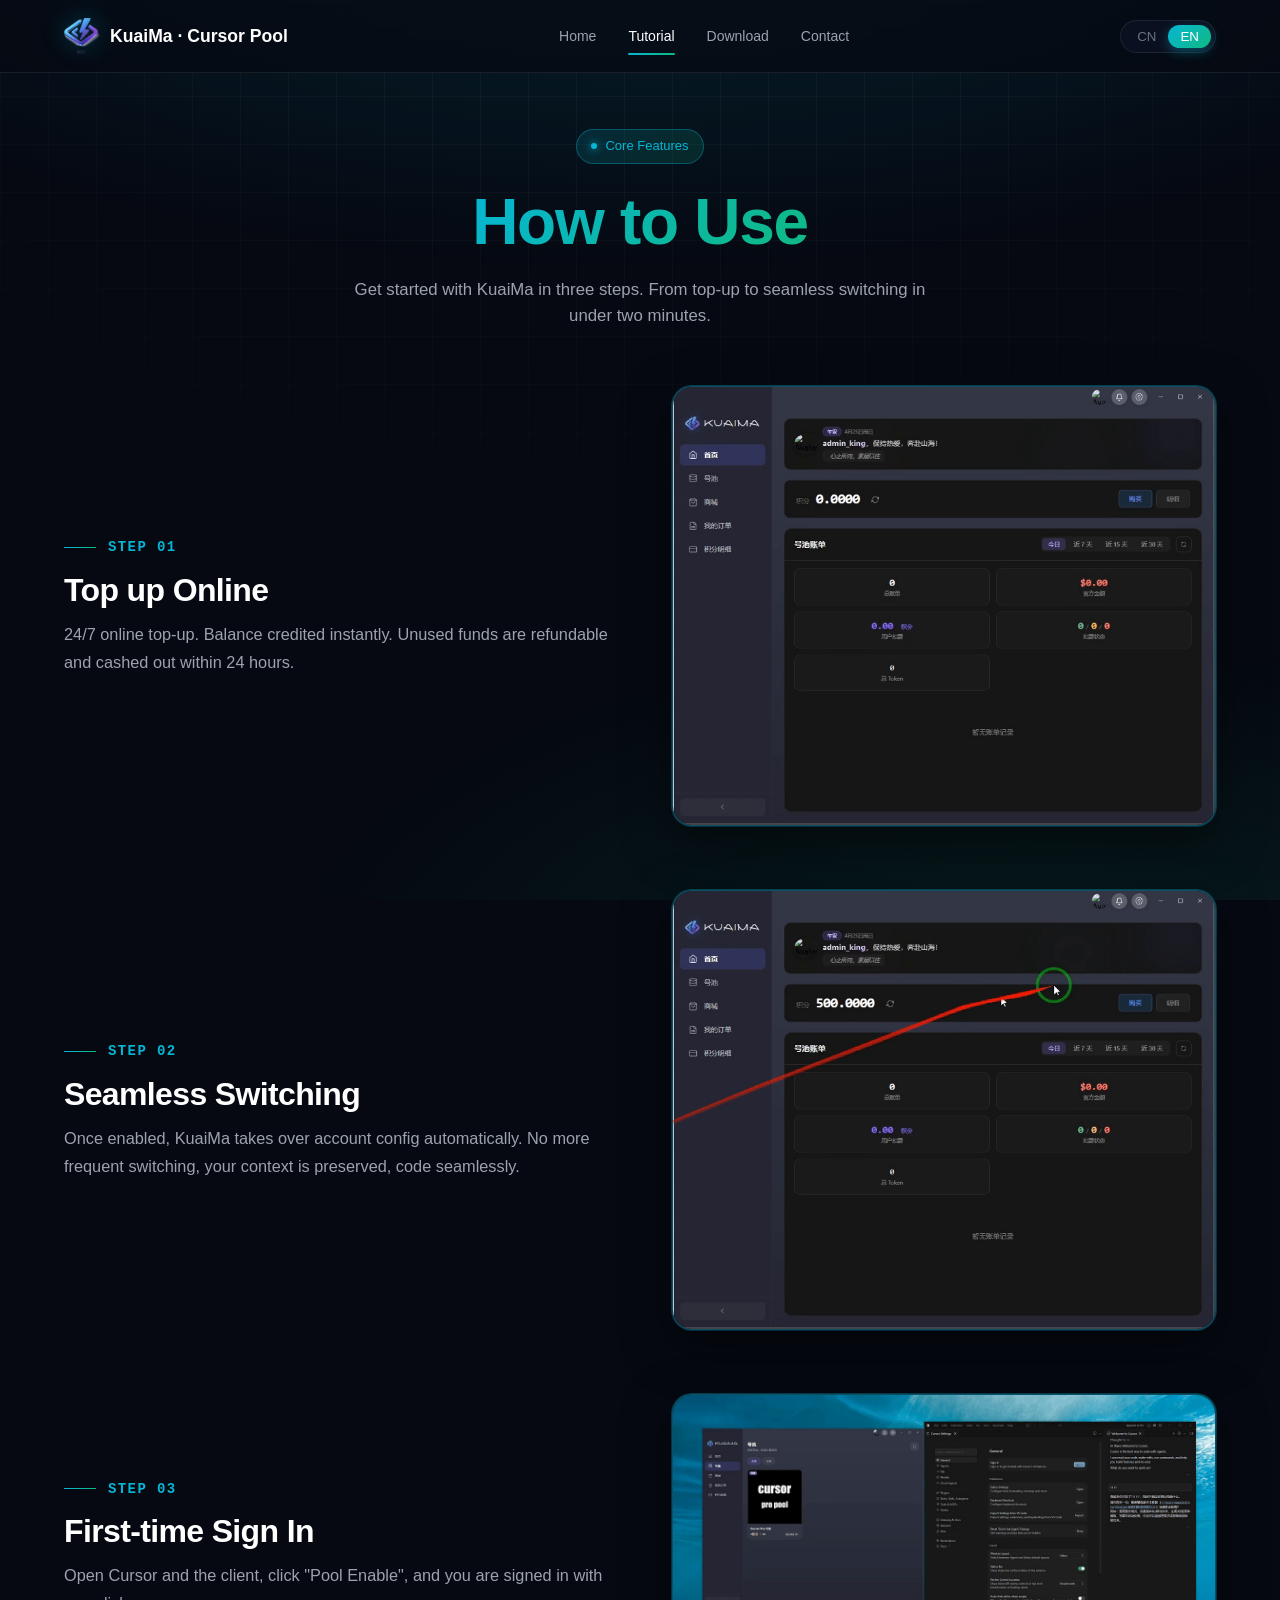
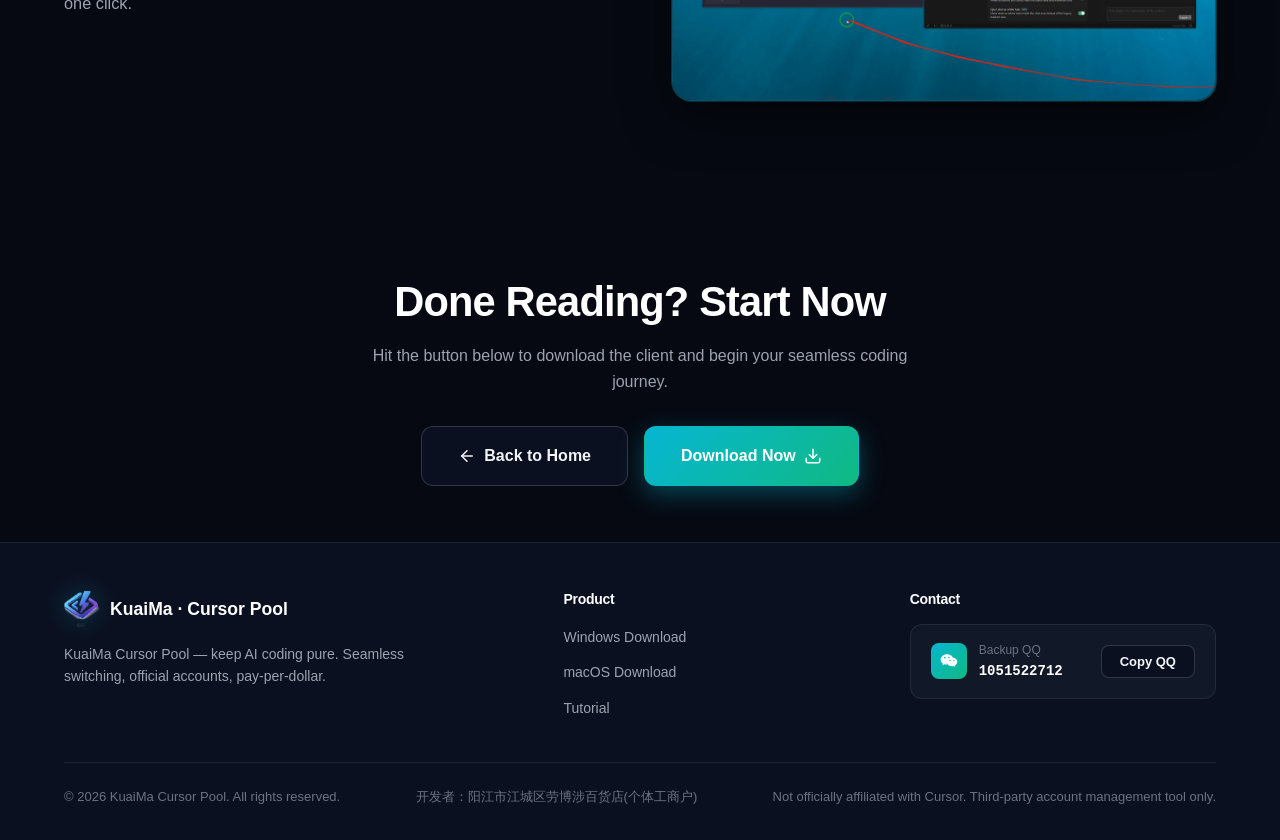
==== commit 436746c8: "feat: 添加在线充值功能及开发者信息 - 在 index.html 和 tutorial.html 中新增开发者信息。 - 在 index.html 中添加在线充值功能的展示卡片。 - 更新 i1" ====
--- a/tutorial.html
+++ b/tutorial.html
@@ -259,6 +259,7 @@
 
       <div class="footer-bottom">
         <span data-i18n="footer.copyright">© 2026 快码 cursor 号池. All rights reserved.</span>
+        <span>开发者：阳江市江城区劳博涉百货店(个体工商户)</span>
         <span data-i18n="footer.note">与 Cursor 无官方关联,仅为第三方账号管理工具</span>
       </div>
     </div>
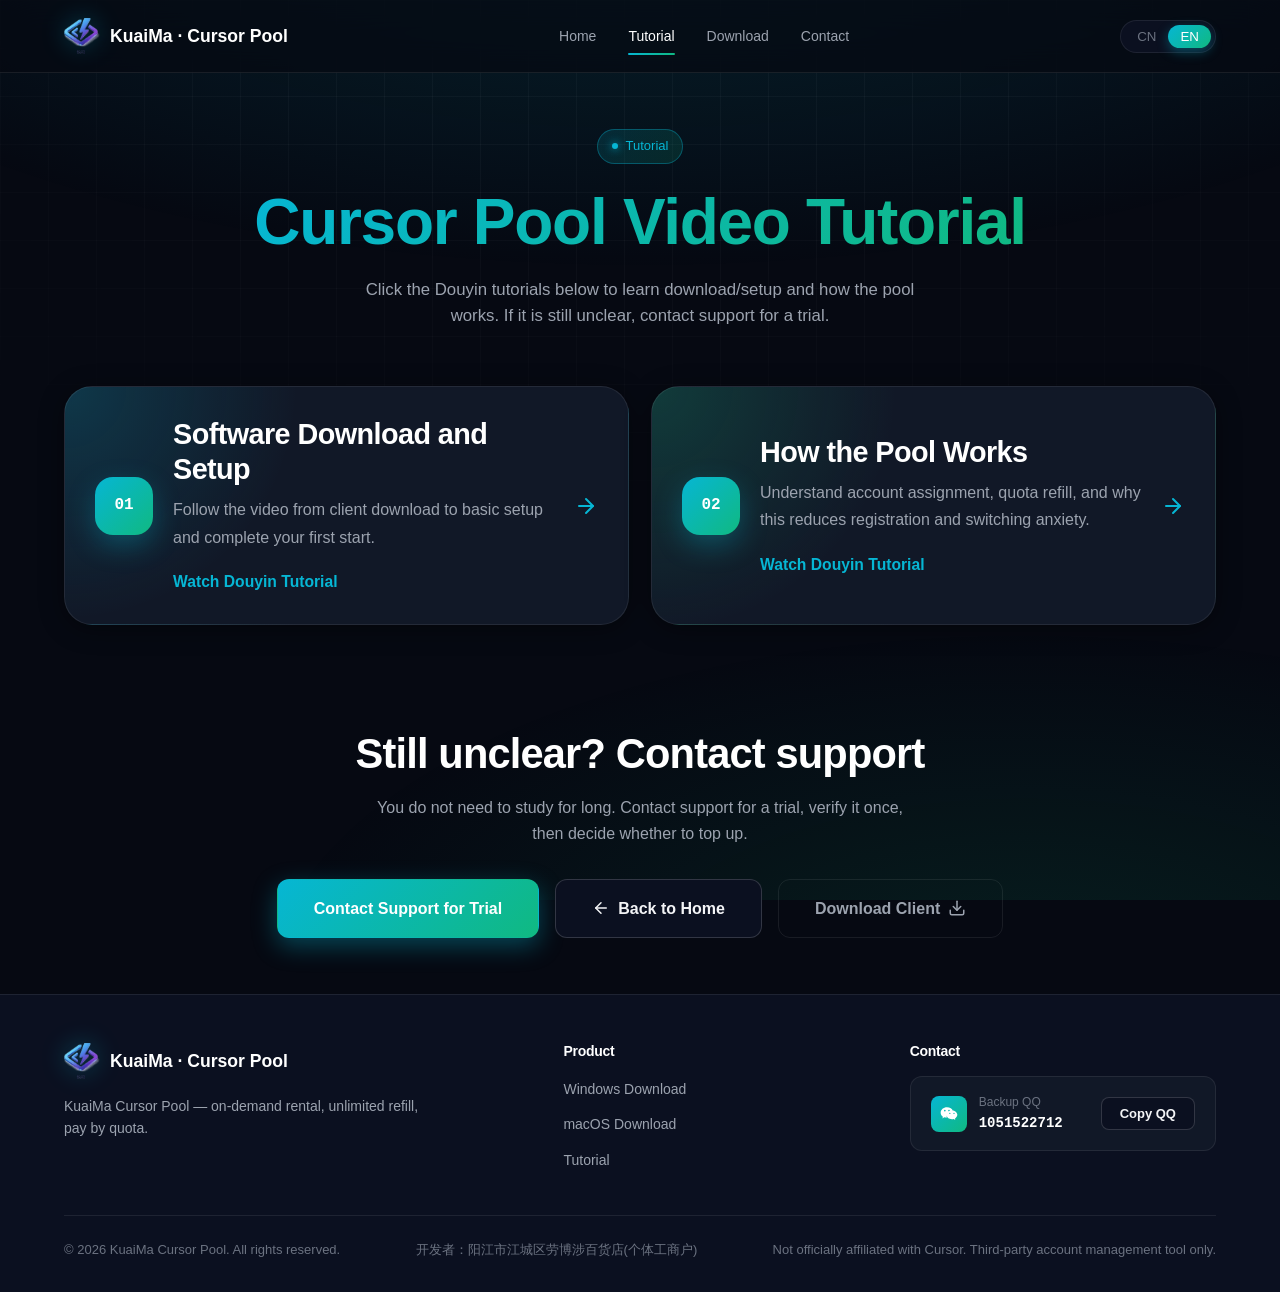
==== commit 3e59cfb4: "更新" ====
--- a/tutorial.html
+++ b/tutorial.html
@@ -6,9 +6,9 @@
   <meta name="theme-color" content="#06b6d4" />
   <meta name="color-scheme" content="dark" />
 
-  <title>Cursor 无感换号使用教程 | 快码 Cursor 号池</title>
-  <meta name="description" content="快码 Cursor 号池使用教程：了解如何下载客户端、完成充值、开启 Cursor 无感换号，并在额度耗尽时自动切换账号继续编码。" />
-  <meta name="keywords" content="Cursor无感换号教程,Cursor号池教程,Cursor账号切换教程,快码教程,Cursor账号池使用方法" />
+  <title>Cursor 号池视频教程 | 快码 Cursor 号池</title>
+  <meta name="description" content="快码 Cursor 号池视频教程：软件下载安装与设置、号池运作与理解，点击跳转抖音教程，快速了解按需租用与额度续杯。" />
+  <meta name="keywords" content="Cursor号池教程,Cursor账号池教程,Cursor账号租赁教程,快码教程,Cursor额度续杯教程" />
   <meta name="robots" content="index, follow" />
 
   <meta name="i18n-title" content="seo.tutorial.title" />
@@ -20,8 +20,8 @@
   <link rel="alternate" hreflang="x-default" href="https://kuaima-cursor-pool.onrender.com/tutorial.html" />
 
   <meta property="og:type" content="article" />
-  <meta property="og:title" content="Cursor 无感换号使用教程 | 快码 Cursor 号池" />
-  <meta property="og:description" content="三步上手快码 Cursor 号池：充值、开启无感换号、自动切换账号继续编码。" />
+  <meta property="og:title" content="Cursor 号池视频教程 | 快码 Cursor 号池" />
+  <meta property="og:description" content="软件下载安装与设置、号池运作与理解，点击跳转抖音教程。" />
   <meta property="og:image" content="https://kuaima-cursor-pool.onrender.com/assets/images/logo.png" />
   <meta property="og:image:alt" content="快码 Cursor 号池使用教程" />
   <meta property="og:image:width" content="781" />
@@ -32,8 +32,8 @@
   <meta property="og:locale:alternate" content="en_US" />
 
   <meta name="twitter:card" content="summary_large_image" />
-  <meta name="twitter:title" content="Cursor 无感换号使用教程 | 快码 Cursor 号池" />
-  <meta name="twitter:description" content="三步上手快码 Cursor 号池，完成充值并开启无感换号。" />
+  <meta name="twitter:title" content="Cursor 号池视频教程 | 快码 Cursor 号池" />
+  <meta name="twitter:description" content="两条抖音教程，快速了解下载设置与号池运作。" />
   <meta name="twitter:image" content="https://kuaima-cursor-pool.onrender.com/assets/images/logo.png" />
   <meta name="twitter:image:alt" content="快码 Cursor 号池使用教程" />
 
@@ -52,8 +52,8 @@
         "@type": "WebPage",
         "@id": "https://kuaima-cursor-pool.onrender.com/tutorial.html#webpage",
         "url": "https://kuaima-cursor-pool.onrender.com/tutorial.html",
-        "name": "Cursor 无感换号使用教程 | 快码 Cursor 号池",
-        "description": "快码 Cursor 号池使用教程：了解如何下载客户端、完成充值、开启 Cursor 无感换号，并在额度耗尽时自动切换账号继续编码。",
+        "name": "Cursor 号池视频教程 | 快码 Cursor 号池",
+        "description": "快码 Cursor 号池视频教程：软件下载安装与设置、号池运作与理解，点击跳转抖音教程。",
         "isPartOf": {
           "@id": "https://kuaima-cursor-pool.onrender.com/#website"
         },
@@ -87,35 +87,24 @@
         ]
       },
       {
-        "@type": "HowTo",
+        "@type": "ItemList",
         "@id": "https://kuaima-cursor-pool.onrender.com/tutorial.html#howto",
-        "name": "如何使用快码 Cursor 号池开启无感换号",
-        "description": "三步上手快码 Cursor 号池：充值、开启无感换号、自动切换账号继续编码。",
+        "name": "快码 Cursor 号池视频教程",
+        "description": "两条视频教程帮助用户理解软件下载安装与号池运作。",
         "url": "https://kuaima-cursor-pool.onrender.com/tutorial.html",
-        "image": "https://kuaima-cursor-pool.onrender.com/assets/images/logo.png",
-        "totalTime": "PT2M",
         "inLanguage": "zh-CN",
-        "step": [
-          {
-            "@type": "HowToStep",
+        "itemListElement": [
+          {
+            "@type": "ListItem",
             "position": 1,
-            "name": "在线充值",
-            "text": "支持 24 小时在线充值，余额立刻到账，未使用部分支持提现，24 小时内提现完毕。",
-            "image": "https://kuaima-cursor-pool.onrender.com/assets/images/recharge.gif"
+            "name": "软件的下载安装与设置",
+            "url": "https://v.douyin.com/iMobBupUzp8/"
           },
           {
-            "@type": "HowToStep",
+            "@type": "ListItem",
             "position": 2,
-            "name": "无感换号",
-            "text": "开启之后，自动接管账号配置，无需频繁切号，自动承接上下文，无缝写代码。",
-            "image": "https://kuaima-cursor-pool.onrender.com/assets/images/enable-auto-switch.gif"
-          },
-          {
-            "@type": "HowToStep",
-            "position": 3,
-            "name": "首次上号",
-            "text": "打开 Cursor 以及客户端，点击号池启用，便可一键上号。",
-            "image": "https://kuaima-cursor-pool.onrender.com/assets/images/switch-account.gif"
+            "name": "号池的运作与理解",
+            "url": "https://v.douyin.com/TooxYBA2H-M/"
           }
         ]
       }
@@ -157,61 +146,53 @@
   <main>
     <section class="tutorial-hero">
       <div class="container">
-        <span class="hero__badge" data-i18n="features.eyebrow">使用教程</span>
+        <span class="hero__badge" data-i18n="tutorial.eyebrow">使用教程</span>
         <h1>
-          <span class="gradient-text" data-i18n="tutorial.title">使用教程</span>
+          <span class="gradient-text" data-i18n="tutorial.title">Cursor 号池视频教程</span>
         </h1>
-        <p data-i18n="tutorial.lead">三步上手快码,从充值到无感换号,全过程不超过 2 分钟</p>
+        <p data-i18n="tutorial.lead">直接点击下方抖音教程，先看下载安装与号池运作；看不懂也可以直接联系客服领取试用。</p>
       </div>
     </section>
 
-    <section class="steps">
+    <section class="tutorial-links">
       <div class="container">
-        <article class="step" data-step="1">
-          <div class="step__content">
-            <span class="step__number">STEP 01</span>
-            <h2 class="step__title" data-i18n="tutorial.step1.title">在线充值</h2>
-            <p class="step__desc" data-i18n="tutorial.step1.desc">支持 24 小时在线充值，余额立刻到账，未使用部分支持提现，24 小时内提现完毕。</p>
-          </div>
-          <div class="step__media">
-            <img src="assets/images/recharge.gif" alt="充值步骤演示" loading="lazy" decoding="async" />
-          </div>
-        </article>
-
-        <article class="step" data-step="2">
-          <div class="step__content">
-            <span class="step__number">STEP 02</span>
-            <h2 class="step__title" data-i18n="tutorial.step2.title">无感换号</h2>
-            <p class="step__desc" data-i18n="tutorial.step2.desc">开启之后，自动接管账号配置，无需频繁切号，自动承接上下文，无缝写代码。</p>
-          </div>
-          <div class="step__media">
-            <img src="assets/images/enable-auto-switch.gif" alt="开启无感换号演示" loading="lazy" decoding="async" />
-          </div>
-        </article>
-
-        <article class="step" data-step="3">
-          <div class="step__content">
-            <span class="step__number">STEP 03</span>
-            <h2 class="step__title" data-i18n="tutorial.step3.title">首次上号</h2>
-            <p class="step__desc" data-i18n="tutorial.step3.desc">打开 Cursor 以及客户端，点击号池启用，便可一键上号。</p>
-          </div>
-          <div class="step__media">
-            <img src="assets/images/switch-account.gif" alt="换号使用演示" loading="lazy" decoding="async" />
-          </div>
-        </article>
+        <div class="tutorial-link-grid">
+          <a class="tutorial-link-card" href="https://v.douyin.com/iMobBupUzp8/" target="_blank" rel="noopener">
+            <span class="tutorial-link-card__number">01</span>
+            <div>
+              <h2 data-i18n="tutorial.video1.title">软件的下载安装与设置</h2>
+              <p data-i18n="tutorial.video1.desc">从下载客户端到基础设置，跟着视频完成第一次上手。</p>
+              <strong data-i18n="tutorial.video.watch">点击观看抖音教程</strong>
+            </div>
+            <svg viewBox="0 0 24 24" fill="none" stroke="currentColor" stroke-width="2" stroke-linecap="round" stroke-linejoin="round" aria-hidden="true"><line x1="5" y1="12" x2="19" y2="12"></line><polyline points="12 5 19 12 12 19"></polyline></svg>
+          </a>
+
+          <a class="tutorial-link-card tutorial-link-card--accent" href="https://v.douyin.com/TooxYBA2H-M/" target="_blank" rel="noopener">
+            <span class="tutorial-link-card__number">02</span>
+            <div>
+              <h2 data-i18n="tutorial.video2.title">号池的运作与理解</h2>
+              <p data-i18n="tutorial.video2.desc">理解账号如何分配、额度如何续杯，以及为什么可以减少注册和切号焦虑。</p>
+              <strong data-i18n="tutorial.video.watch">点击观看抖音教程</strong>
+            </div>
+            <svg viewBox="0 0 24 24" fill="none" stroke="currentColor" stroke-width="2" stroke-linecap="round" stroke-linejoin="round" aria-hidden="true"><line x1="5" y1="12" x2="19" y2="12"></line><polyline points="12 5 19 12 12 19"></polyline></svg>
+          </a>
+        </div>
       </div>
     </section>
 
     <section class="cta-block">
       <div class="container">
-        <h2 data-i18n="tutorial.cta.title">看完教程,立即开始</h2>
-        <p data-i18n="tutorial.cta.lead">点击下方按钮下载客户端,开启你的无感写码之旅</p>
+        <h2 data-i18n="tutorial.cta.title">看不懂？直接联系客服</h2>
+        <p data-i18n="tutorial.cta.lead">你不需要自己研究太久，联系客服领取试用，先跑通一次再决定是否充值。</p>
         <div class="cta-block__buttons">
+          <a href="index.html#contact" class="btn btn-primary btn-lg">
+            <span data-i18n="cta.contact">联系客服领取试用</span>
+          </a>
           <a href="index.html" class="btn btn-secondary btn-lg">
             <svg viewBox="0 0 24 24" fill="none" stroke="currentColor" stroke-width="2" stroke-linecap="round" stroke-linejoin="round"><line x1="19" y1="12" x2="5" y2="12"></line><polyline points="12 19 5 12 12 5"></polyline></svg>
             <span data-i18n="tutorial.back">返回首页</span>
           </a>
-          <a href="https://wwaps.lanzoue.com/i7DfZ3o5iolg" target="_blank" rel="noopener" class="btn btn-primary btn-lg">
+          <a href="https://wwaps.lanzoue.com/i7DfZ3o5iolg" target="_blank" rel="noopener" class="btn btn-ghost btn-lg">
             <span data-i18n="cta.download">立即下载</span>
             <svg viewBox="0 0 24 24" fill="none" stroke="currentColor" stroke-width="2" stroke-linecap="round" stroke-linejoin="round"><path d="M21 15v4a2 2 0 0 1-2 2H5a2 2 0 0 1-2-2v-4"></path><polyline points="7 10 12 15 17 10"></polyline><line x1="12" y1="15" x2="12" y2="3"></line></svg>
           </a>
@@ -228,7 +209,7 @@
             <img src="assets/images/logo.png" alt="快码 cursor 号池 Logo" width="36" height="36" />
             <span data-i18n="brand">快码 cursor 号池</span>
           </a>
-          <p data-i18n="footer.brand.desc">快码 cursor 号池 —— 让 AI 编程更纯粹。无感换号 · 官方账号 · 按刀计费。</p>
+          <p data-i18n="footer.brand.desc">快码 cursor 号池 —— 按需租用 · 无限续杯 · 按额度收费。</p>
         </div>
 
         <div class="footer-col">
--- a/assets/css/style.css
+++ b/assets/css/style.css
@@ -425,6 +425,14 @@
   font-size: 16px;
 }
 
+.btn-primary:focus-visible,
+.btn-secondary:focus-visible,
+.btn-ghost:focus-visible,
+.tutorial-link-card:focus-visible {
+  outline: 3px solid rgba(6, 182, 212, 0.55);
+  outline-offset: 3px;
+}
+
 /* ==========================================================================
    Hero
    ========================================================================== */
@@ -553,6 +561,134 @@
 .hero__hint {
   font-size: 13px;
   color: var(--text-muted);
+}
+
+.hero-pricing {
+  display: grid;
+  grid-template-columns: repeat(3, minmax(0, 1fr));
+  gap: 14px;
+  max-width: 920px;
+  margin: 24px auto 16px;
+}
+
+.price-pill {
+  position: relative;
+  padding: 18px 20px;
+  text-align: left;
+  background:
+    linear-gradient(135deg, rgba(6, 182, 212, 0.11), rgba(16, 185, 129, 0.06)),
+    var(--bg-card);
+  border: 1px solid var(--border);
+  border-radius: var(--radius-lg);
+  overflow: hidden;
+  box-shadow: var(--shadow-card);
+}
+
+.price-pill::before {
+  content: "";
+  position: absolute;
+  inset: 0;
+  background: radial-gradient(circle at 15% 0%, rgba(6, 182, 212, 0.22), transparent 45%);
+  pointer-events: none;
+}
+
+.price-pill span,
+.price-pill strong {
+  position: relative;
+  z-index: 1;
+}
+
+.price-pill span {
+  display: block;
+  margin-bottom: 6px;
+  color: var(--text-muted);
+  font-size: 0.86rem;
+}
+
+.price-pill strong {
+  display: block;
+  color: var(--text-strong);
+  font-size: clamp(1.05rem, 2vw, 1.35rem);
+  line-height: 1.25;
+}
+
+.price-pill--accent {
+  border-color: rgba(16, 185, 129, 0.35);
+  background:
+    linear-gradient(135deg, rgba(16, 185, 129, 0.16), rgba(6, 182, 212, 0.08)),
+    var(--bg-card);
+}
+
+@media (max-width: 767px) {
+  .hero-pricing {
+    grid-template-columns: 1fr;
+  }
+}
+
+/* ==========================================================================
+   号池说明
+   ========================================================================== */
+.pool-intro {
+  background: linear-gradient(180deg, rgba(6, 182, 212, 0.03), transparent);
+}
+
+.pool-card {
+  max-width: 960px;
+  margin: 0 auto;
+  padding: 34px;
+  background:
+    radial-gradient(circle at 10% 0%, rgba(6, 182, 212, 0.12), transparent 36%),
+    var(--bg-card);
+  border: 1px solid var(--border);
+  border-radius: var(--radius-xl);
+  box-shadow: var(--shadow-card);
+}
+
+.pool-card > p {
+  max-width: 820px;
+  margin: 0 auto 14px;
+  color: var(--text-secondary);
+  font-size: 1.02rem;
+  line-height: 1.85;
+}
+
+.pool-card > p:last-of-type {
+  margin-bottom: 28px;
+}
+
+.pool-flow {
+  display: grid;
+  grid-template-columns: repeat(3, minmax(0, 1fr));
+  gap: 14px;
+  margin-top: 26px;
+}
+
+.pool-flow__item {
+  padding: 20px;
+  border: 1px solid var(--border);
+  border-radius: var(--radius-lg);
+  background: rgba(6, 9, 18, 0.32);
+}
+
+.pool-flow__item strong {
+  display: block;
+  margin-bottom: 6px;
+  color: var(--text-strong);
+}
+
+.pool-flow__item span {
+  color: var(--text-secondary);
+  font-size: 0.93rem;
+}
+
+@media (max-width: 767px) {
+  .pool-card {
+    padding: 24px;
+  }
+
+  .pool-flow {
+    grid-template-columns: 1fr;
+  }
 }
 
 /* ==========================================================================
@@ -845,6 +981,25 @@
   transform: translate(0, -50%) scale(1);
 }
 
+.floating-wechat.is-attention .floating-wechat__panel {
+  animation: supportPop 420ms var(--easing) both;
+}
+
+@keyframes supportPop {
+  0% {
+    transform: translate(14px, -50%) scale(0.94);
+    box-shadow: 0 22px 54px rgba(0, 0, 0, 0.5), 0 0 0 rgba(6, 182, 212, 0);
+  }
+  65% {
+    transform: translate(0, -50%) scale(1.04);
+    box-shadow: 0 26px 62px rgba(0, 0, 0, 0.55), 0 0 42px rgba(6, 182, 212, 0.36);
+  }
+  100% {
+    transform: translate(0, -50%) scale(1);
+    box-shadow: 0 22px 54px rgba(0, 0, 0, 0.5), 0 0 34px rgba(6, 182, 212, 0.2);
+  }
+}
+
 .floating-wechat__close {
   position: absolute;
   top: 10px;
@@ -980,6 +1135,25 @@
 
   .floating-wechat.is-open .floating-wechat__panel {
     transform: translateY(0) scale(1);
+  }
+
+  .floating-wechat.is-attention .floating-wechat__panel {
+    animation-name: supportPopMobile;
+  }
+
+  @keyframes supportPopMobile {
+    0% {
+      transform: translateY(14px) scale(0.94);
+      box-shadow: 0 22px 54px rgba(0, 0, 0, 0.5), 0 0 0 rgba(6, 182, 212, 0);
+    }
+    65% {
+      transform: translateY(0) scale(1.04);
+      box-shadow: 0 26px 62px rgba(0, 0, 0, 0.55), 0 0 42px rgba(6, 182, 212, 0.36);
+    }
+    100% {
+      transform: translateY(0) scale(1);
+      box-shadow: 0 22px 54px rgba(0, 0, 0, 0.5), 0 0 34px rgba(6, 182, 212, 0.2);
+    }
   }
 }
 
@@ -1125,7 +1299,7 @@
 }
 
 /* ==========================================================================
-   教程页：步骤
+   教程页：抖音教程入口
    ========================================================================== */
 .tutorial-hero {
   padding: 56px 0 32px;
@@ -1140,6 +1314,129 @@
   max-width: 600px;
   margin: 0 auto;
   font-size: 1.05rem;
+}
+
+.tutorial-links {
+  padding-top: 24px;
+  padding-bottom: 48px;
+}
+
+.tutorial-link-grid {
+  display: grid;
+  grid-template-columns: repeat(2, minmax(0, 1fr));
+  gap: 22px;
+}
+
+.tutorial-link-card {
+  position: relative;
+  display: grid;
+  grid-template-columns: auto 1fr auto;
+  align-items: center;
+  gap: 20px;
+  min-height: 220px;
+  padding: 30px;
+  background:
+    radial-gradient(circle at 0% 0%, rgba(6, 182, 212, 0.2), transparent 38%),
+    var(--bg-card);
+  border: 1px solid var(--border);
+  border-radius: var(--radius-xl);
+  box-shadow: var(--shadow-card);
+  overflow: hidden;
+  transition: all var(--duration) var(--easing);
+}
+
+.tutorial-link-card::before {
+  content: "";
+  position: absolute;
+  inset: 0;
+  background: var(--gradient-primary-soft);
+  opacity: 0;
+  transition: opacity var(--duration) var(--easing);
+  pointer-events: none;
+}
+
+@media (hover: hover) {
+  .tutorial-link-card:hover {
+    transform: translateY(-6px);
+    border-color: var(--border-glow);
+    box-shadow: var(--shadow-lift);
+  }
+
+  .tutorial-link-card:hover::before {
+    opacity: 1;
+  }
+}
+
+.tutorial-link-card--accent {
+  background:
+    radial-gradient(circle at 0% 0%, rgba(16, 185, 129, 0.22), transparent 40%),
+    var(--bg-card);
+}
+
+.tutorial-link-card__number {
+  position: relative;
+  z-index: 1;
+  display: inline-flex;
+  align-items: center;
+  justify-content: center;
+  width: 58px;
+  height: 58px;
+  border-radius: 18px;
+  background: var(--gradient-primary);
+  color: #fff;
+  font-family: var(--font-mono);
+  font-weight: 700;
+  box-shadow: 0 10px 28px rgba(6, 182, 212, 0.3);
+}
+
+.tutorial-link-card h2,
+.tutorial-link-card p,
+.tutorial-link-card strong,
+.tutorial-link-card svg {
+  position: relative;
+  z-index: 1;
+}
+
+.tutorial-link-card h2 {
+  margin-bottom: 10px;
+  font-size: clamp(1.35rem, 2.8vw, 1.8rem);
+}
+
+.tutorial-link-card p {
+  margin-bottom: 18px;
+  color: var(--text-secondary);
+  line-height: 1.7;
+}
+
+.tutorial-link-card strong {
+  display: inline-flex;
+  color: var(--color-primary);
+  font-size: 0.98rem;
+}
+
+.tutorial-link-card > svg {
+  width: 24px;
+  height: 24px;
+  color: var(--color-primary);
+}
+
+@media (max-width: 900px) {
+  .tutorial-link-grid {
+    grid-template-columns: 1fr;
+  }
+}
+
+@media (max-width: 560px) {
+  .tutorial-link-card {
+    grid-template-columns: 1fr;
+    gap: 16px;
+    min-height: auto;
+    padding: 24px;
+  }
+
+  .tutorial-link-card > svg {
+    display: none;
+  }
 }
 
 .steps {
--- a/assets/css/style.css
+++ b/assets/css/style.css
@@ -425,6 +425,14 @@
   font-size: 16px;
 }
 
+.btn-primary:focus-visible,
+.btn-secondary:focus-visible,
+.btn-ghost:focus-visible,
+.tutorial-link-card:focus-visible {
+  outline: 3px solid rgba(6, 182, 212, 0.55);
+  outline-offset: 3px;
+}
+
 /* ==========================================================================
    Hero
    ========================================================================== */
@@ -553,6 +561,134 @@
 .hero__hint {
   font-size: 13px;
   color: var(--text-muted);
+}
+
+.hero-pricing {
+  display: grid;
+  grid-template-columns: repeat(3, minmax(0, 1fr));
+  gap: 14px;
+  max-width: 920px;
+  margin: 24px auto 16px;
+}
+
+.price-pill {
+  position: relative;
+  padding: 18px 20px;
+  text-align: left;
+  background:
+    linear-gradient(135deg, rgba(6, 182, 212, 0.11), rgba(16, 185, 129, 0.06)),
+    var(--bg-card);
+  border: 1px solid var(--border);
+  border-radius: var(--radius-lg);
+  overflow: hidden;
+  box-shadow: var(--shadow-card);
+}
+
+.price-pill::before {
+  content: "";
+  position: absolute;
+  inset: 0;
+  background: radial-gradient(circle at 15% 0%, rgba(6, 182, 212, 0.22), transparent 45%);
+  pointer-events: none;
+}
+
+.price-pill span,
+.price-pill strong {
+  position: relative;
+  z-index: 1;
+}
+
+.price-pill span {
+  display: block;
+  margin-bottom: 6px;
+  color: var(--text-muted);
+  font-size: 0.86rem;
+}
+
+.price-pill strong {
+  display: block;
+  color: var(--text-strong);
+  font-size: clamp(1.05rem, 2vw, 1.35rem);
+  line-height: 1.25;
+}
+
+.price-pill--accent {
+  border-color: rgba(16, 185, 129, 0.35);
+  background:
+    linear-gradient(135deg, rgba(16, 185, 129, 0.16), rgba(6, 182, 212, 0.08)),
+    var(--bg-card);
+}
+
+@media (max-width: 767px) {
+  .hero-pricing {
+    grid-template-columns: 1fr;
+  }
+}
+
+/* ==========================================================================
+   号池说明
+   ========================================================================== */
+.pool-intro {
+  background: linear-gradient(180deg, rgba(6, 182, 212, 0.03), transparent);
+}
+
+.pool-card {
+  max-width: 960px;
+  margin: 0 auto;
+  padding: 34px;
+  background:
+    radial-gradient(circle at 10% 0%, rgba(6, 182, 212, 0.12), transparent 36%),
+    var(--bg-card);
+  border: 1px solid var(--border);
+  border-radius: var(--radius-xl);
+  box-shadow: var(--shadow-card);
+}
+
+.pool-card > p {
+  max-width: 820px;
+  margin: 0 auto 14px;
+  color: var(--text-secondary);
+  font-size: 1.02rem;
+  line-height: 1.85;
+}
+
+.pool-card > p:last-of-type {
+  margin-bottom: 28px;
+}
+
+.pool-flow {
+  display: grid;
+  grid-template-columns: repeat(3, minmax(0, 1fr));
+  gap: 14px;
+  margin-top: 26px;
+}
+
+.pool-flow__item {
+  padding: 20px;
+  border: 1px solid var(--border);
+  border-radius: var(--radius-lg);
+  background: rgba(6, 9, 18, 0.32);
+}
+
+.pool-flow__item strong {
+  display: block;
+  margin-bottom: 6px;
+  color: var(--text-strong);
+}
+
+.pool-flow__item span {
+  color: var(--text-secondary);
+  font-size: 0.93rem;
+}
+
+@media (max-width: 767px) {
+  .pool-card {
+    padding: 24px;
+  }
+
+  .pool-flow {
+    grid-template-columns: 1fr;
+  }
 }
 
 /* ==========================================================================
@@ -845,6 +981,25 @@
   transform: translate(0, -50%) scale(1);
 }
 
+.floating-wechat.is-attention .floating-wechat__panel {
+  animation: supportPop 420ms var(--easing) both;
+}
+
+@keyframes supportPop {
+  0% {
+    transform: translate(14px, -50%) scale(0.94);
+    box-shadow: 0 22px 54px rgba(0, 0, 0, 0.5), 0 0 0 rgba(6, 182, 212, 0);
+  }
+  65% {
+    transform: translate(0, -50%) scale(1.04);
+    box-shadow: 0 26px 62px rgba(0, 0, 0, 0.55), 0 0 42px rgba(6, 182, 212, 0.36);
+  }
+  100% {
+    transform: translate(0, -50%) scale(1);
+    box-shadow: 0 22px 54px rgba(0, 0, 0, 0.5), 0 0 34px rgba(6, 182, 212, 0.2);
+  }
+}
+
 .floating-wechat__close {
   position: absolute;
   top: 10px;
@@ -980,6 +1135,25 @@
 
   .floating-wechat.is-open .floating-wechat__panel {
     transform: translateY(0) scale(1);
+  }
+
+  .floating-wechat.is-attention .floating-wechat__panel {
+    animation-name: supportPopMobile;
+  }
+
+  @keyframes supportPopMobile {
+    0% {
+      transform: translateY(14px) scale(0.94);
+      box-shadow: 0 22px 54px rgba(0, 0, 0, 0.5), 0 0 0 rgba(6, 182, 212, 0);
+    }
+    65% {
+      transform: translateY(0) scale(1.04);
+      box-shadow: 0 26px 62px rgba(0, 0, 0, 0.55), 0 0 42px rgba(6, 182, 212, 0.36);
+    }
+    100% {
+      transform: translateY(0) scale(1);
+      box-shadow: 0 22px 54px rgba(0, 0, 0, 0.5), 0 0 34px rgba(6, 182, 212, 0.2);
+    }
   }
 }
 
@@ -1125,7 +1299,7 @@
 }
 
 /* ==========================================================================
-   教程页：步骤
+   教程页：抖音教程入口
    ========================================================================== */
 .tutorial-hero {
   padding: 56px 0 32px;
@@ -1140,6 +1314,129 @@
   max-width: 600px;
   margin: 0 auto;
   font-size: 1.05rem;
+}
+
+.tutorial-links {
+  padding-top: 24px;
+  padding-bottom: 48px;
+}
+
+.tutorial-link-grid {
+  display: grid;
+  grid-template-columns: repeat(2, minmax(0, 1fr));
+  gap: 22px;
+}
+
+.tutorial-link-card {
+  position: relative;
+  display: grid;
+  grid-template-columns: auto 1fr auto;
+  align-items: center;
+  gap: 20px;
+  min-height: 220px;
+  padding: 30px;
+  background:
+    radial-gradient(circle at 0% 0%, rgba(6, 182, 212, 0.2), transparent 38%),
+    var(--bg-card);
+  border: 1px solid var(--border);
+  border-radius: var(--radius-xl);
+  box-shadow: var(--shadow-card);
+  overflow: hidden;
+  transition: all var(--duration) var(--easing);
+}
+
+.tutorial-link-card::before {
+  content: "";
+  position: absolute;
+  inset: 0;
+  background: var(--gradient-primary-soft);
+  opacity: 0;
+  transition: opacity var(--duration) var(--easing);
+  pointer-events: none;
+}
+
+@media (hover: hover) {
+  .tutorial-link-card:hover {
+    transform: translateY(-6px);
+    border-color: var(--border-glow);
+    box-shadow: var(--shadow-lift);
+  }
+
+  .tutorial-link-card:hover::before {
+    opacity: 1;
+  }
+}
+
+.tutorial-link-card--accent {
+  background:
+    radial-gradient(circle at 0% 0%, rgba(16, 185, 129, 0.22), transparent 40%),
+    var(--bg-card);
+}
+
+.tutorial-link-card__number {
+  position: relative;
+  z-index: 1;
+  display: inline-flex;
+  align-items: center;
+  justify-content: center;
+  width: 58px;
+  height: 58px;
+  border-radius: 18px;
+  background: var(--gradient-primary);
+  color: #fff;
+  font-family: var(--font-mono);
+  font-weight: 700;
+  box-shadow: 0 10px 28px rgba(6, 182, 212, 0.3);
+}
+
+.tutorial-link-card h2,
+.tutorial-link-card p,
+.tutorial-link-card strong,
+.tutorial-link-card svg {
+  position: relative;
+  z-index: 1;
+}
+
+.tutorial-link-card h2 {
+  margin-bottom: 10px;
+  font-size: clamp(1.35rem, 2.8vw, 1.8rem);
+}
+
+.tutorial-link-card p {
+  margin-bottom: 18px;
+  color: var(--text-secondary);
+  line-height: 1.7;
+}
+
+.tutorial-link-card strong {
+  display: inline-flex;
+  color: var(--color-primary);
+  font-size: 0.98rem;
+}
+
+.tutorial-link-card > svg {
+  width: 24px;
+  height: 24px;
+  color: var(--color-primary);
+}
+
+@media (max-width: 900px) {
+  .tutorial-link-grid {
+    grid-template-columns: 1fr;
+  }
+}
+
+@media (max-width: 560px) {
+  .tutorial-link-card {
+    grid-template-columns: 1fr;
+    gap: 16px;
+    min-height: auto;
+    padding: 24px;
+  }
+
+  .tutorial-link-card > svg {
+    display: none;
+  }
 }
 
 .steps {
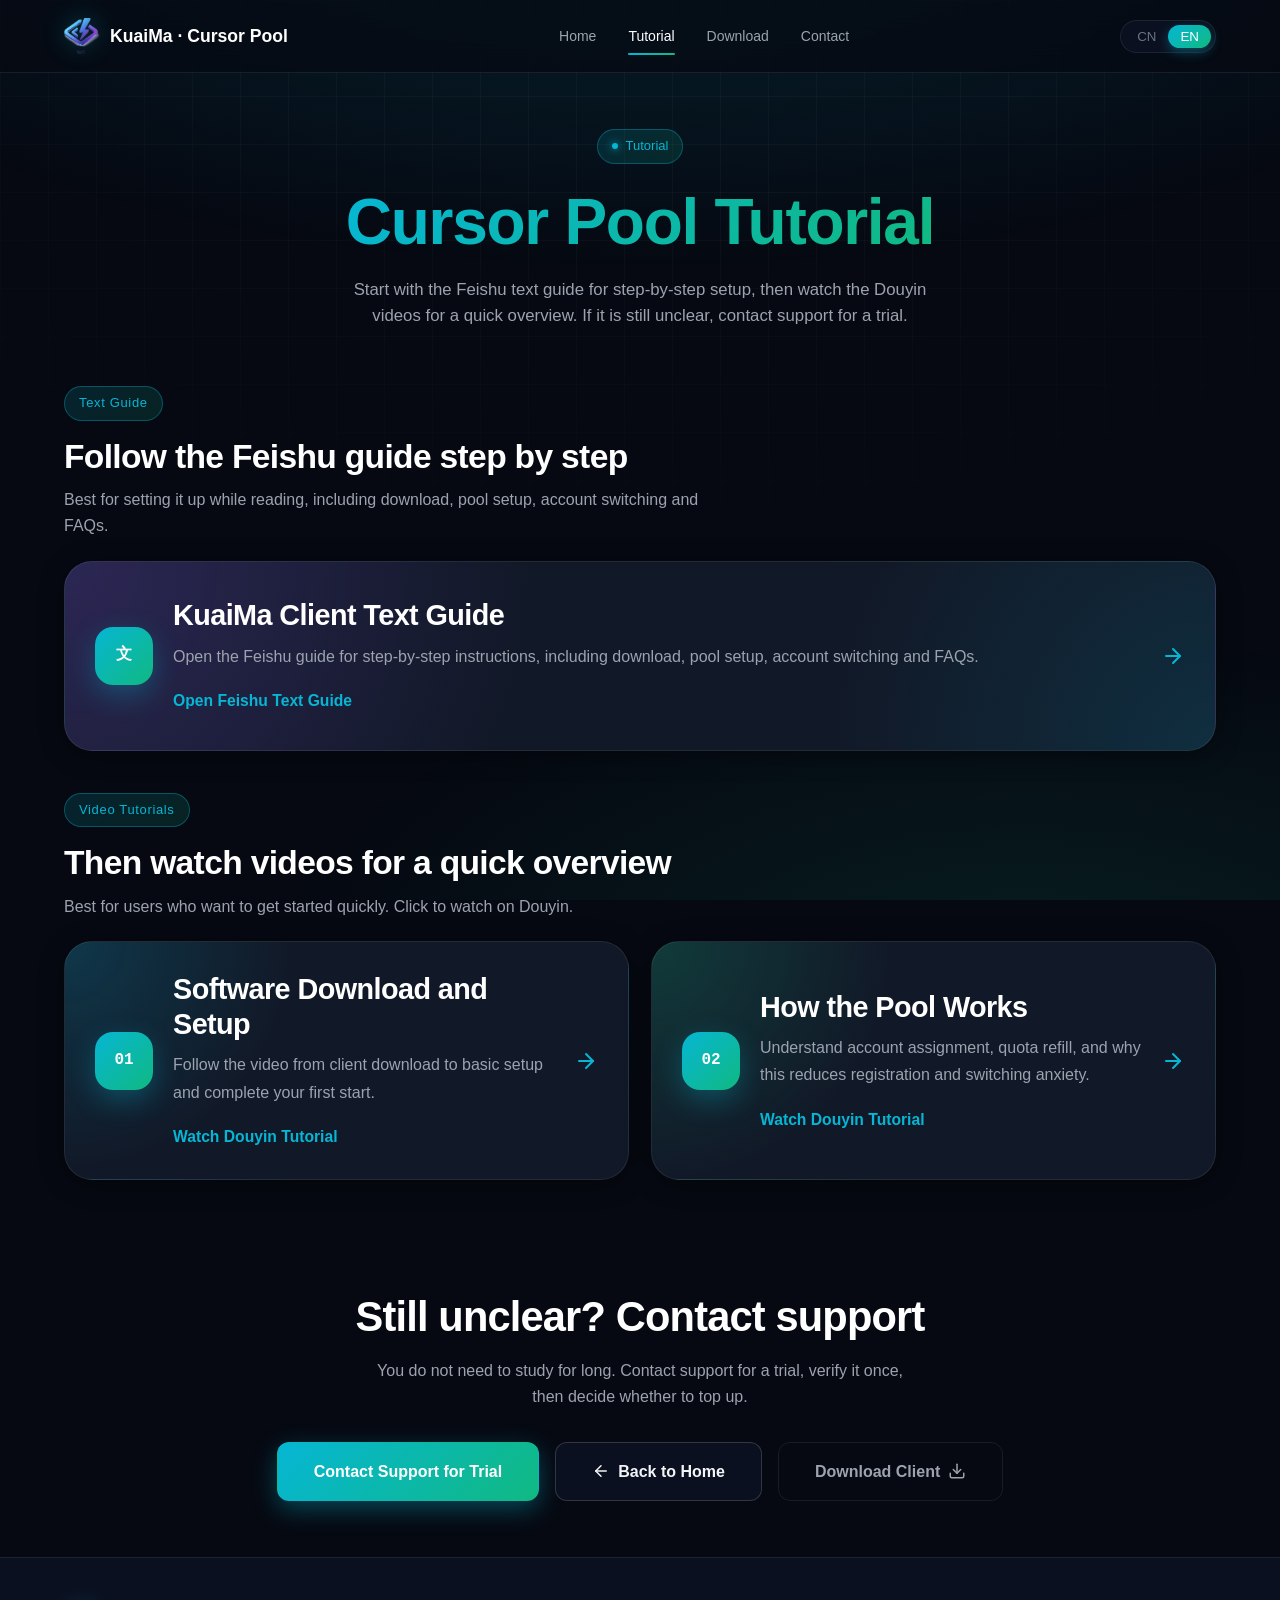
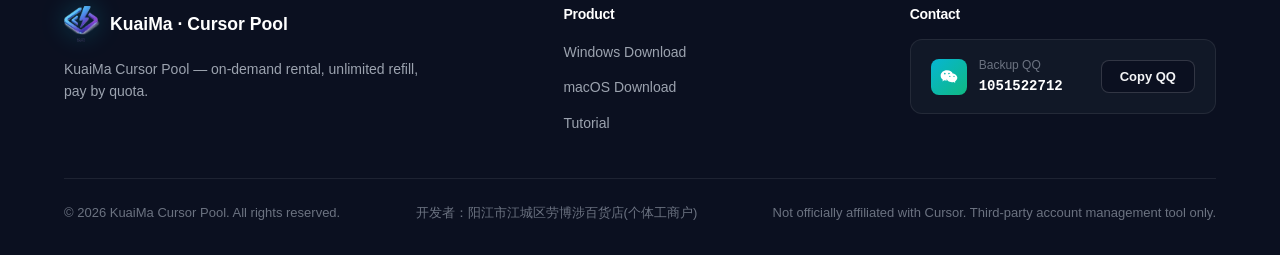
==== commit e84cd9c8: "更新教程页面内容，修改标题和描述为“Cursor 号池使用教程”，并添加飞书文字版教程链接。调整视频和文字版教程的布局样式，优化用户体验。" ====
--- a/tutorial.html
+++ b/tutorial.html
@@ -6,8 +6,8 @@
   <meta name="theme-color" content="#06b6d4" />
   <meta name="color-scheme" content="dark" />
 
-  <title>Cursor 号池视频教程 | 快码 Cursor 号池</title>
-  <meta name="description" content="快码 Cursor 号池视频教程：软件下载安装与设置、号池运作与理解，点击跳转抖音教程，快速了解按需租用与额度续杯。" />
+  <title>Cursor 号池使用教程 | 快码 Cursor 号池</title>
+  <meta name="description" content="快码 Cursor 号池使用教程：提供飞书文字版教程与抖音视频教程，快速了解客户端下载安装、号池设置、账号切换与常见问题。" />
   <meta name="keywords" content="Cursor号池教程,Cursor账号池教程,Cursor账号租赁教程,快码教程,Cursor额度续杯教程" />
   <meta name="robots" content="index, follow" />
 
@@ -20,8 +20,8 @@
   <link rel="alternate" hreflang="x-default" href="https://kuaima-cursor-pool.onrender.com/tutorial.html" />
 
   <meta property="og:type" content="article" />
-  <meta property="og:title" content="Cursor 号池视频教程 | 快码 Cursor 号池" />
-  <meta property="og:description" content="软件下载安装与设置、号池运作与理解，点击跳转抖音教程。" />
+  <meta property="og:title" content="Cursor 号池使用教程 | 快码 Cursor 号池" />
+  <meta property="og:description" content="提供飞书文字版教程与抖音视频教程，快速了解下载安装、号池设置与账号切换。" />
   <meta property="og:image" content="https://kuaima-cursor-pool.onrender.com/assets/images/logo.png" />
   <meta property="og:image:alt" content="快码 Cursor 号池使用教程" />
   <meta property="og:image:width" content="781" />
@@ -32,8 +32,8 @@
   <meta property="og:locale:alternate" content="en_US" />
 
   <meta name="twitter:card" content="summary_large_image" />
-  <meta name="twitter:title" content="Cursor 号池视频教程 | 快码 Cursor 号池" />
-  <meta name="twitter:description" content="两条抖音教程，快速了解下载设置与号池运作。" />
+  <meta name="twitter:title" content="Cursor 号池使用教程 | 快码 Cursor 号池" />
+  <meta name="twitter:description" content="飞书文字版教程 + 抖音视频教程，快速了解快码 Cursor 号池使用流程。" />
   <meta name="twitter:image" content="https://kuaima-cursor-pool.onrender.com/assets/images/logo.png" />
   <meta name="twitter:image:alt" content="快码 Cursor 号池使用教程" />
 
@@ -52,8 +52,8 @@
         "@type": "WebPage",
         "@id": "https://kuaima-cursor-pool.onrender.com/tutorial.html#webpage",
         "url": "https://kuaima-cursor-pool.onrender.com/tutorial.html",
-        "name": "Cursor 号池视频教程 | 快码 Cursor 号池",
-        "description": "快码 Cursor 号池视频教程：软件下载安装与设置、号池运作与理解，点击跳转抖音教程。",
+        "name": "Cursor 号池使用教程 | 快码 Cursor 号池",
+        "description": "快码 Cursor 号池使用教程：提供飞书文字版教程与抖音视频教程。",
         "isPartOf": {
           "@id": "https://kuaima-cursor-pool.onrender.com/#website"
         },
@@ -89,20 +89,26 @@
       {
         "@type": "ItemList",
         "@id": "https://kuaima-cursor-pool.onrender.com/tutorial.html#howto",
-        "name": "快码 Cursor 号池视频教程",
-        "description": "两条视频教程帮助用户理解软件下载安装与号池运作。",
+        "name": "快码 Cursor 号池使用教程",
+        "description": "飞书文字版教程与抖音视频教程帮助用户理解客户端设置、号池启用与账号切换。",
         "url": "https://kuaima-cursor-pool.onrender.com/tutorial.html",
         "inLanguage": "zh-CN",
         "itemListElement": [
           {
             "@type": "ListItem",
             "position": 1,
+            "name": "快码客户端文字版教程",
+            "url": "https://w0ppc8xdow9.feishu.cn/wiki/POCswFQN1isnsUkfo2BcsvTFnuf?from=from_copylink"
+          },
+          {
+            "@type": "ListItem",
+            "position": 2,
             "name": "软件的下载安装与设置",
             "url": "https://v.douyin.com/iMobBupUzp8/"
           },
           {
             "@type": "ListItem",
-            "position": 2,
+            "position": 3,
             "name": "号池的运作与理解",
             "url": "https://v.douyin.com/TooxYBA2H-M/"
           }
@@ -123,7 +129,7 @@
       <nav class="nav" id="primaryNav" aria-label="primary navigation">
         <a href="index.html" data-i18n="nav.home">首页</a>
         <a href="tutorial.html" class="is-active" data-i18n="nav.tutorial">使用教程</a>
-        <a href="index.html#download" data-i18n="nav.download">下载</a>
+        <a href="index.html#download" data-smart-download data-i18n="nav.download">下载</a>
         <a href="index.html#contact" data-i18n="nav.contact">联系客服</a>
       </nav>
 
@@ -148,14 +154,42 @@
       <div class="container">
         <span class="hero__badge" data-i18n="tutorial.eyebrow">使用教程</span>
         <h1>
-          <span class="gradient-text" data-i18n="tutorial.title">Cursor 号池视频教程</span>
+          <span class="gradient-text" data-i18n="tutorial.title">Cursor 号池使用教程</span>
         </h1>
-        <p data-i18n="tutorial.lead">直接点击下方抖音教程，先看下载安装与号池运作；看不懂也可以直接联系客服领取试用。</p>
+        <p data-i18n="tutorial.lead">建议先看飞书文字版按步骤操作，需要快速了解时再看抖音视频；看不懂也可以直接联系客服领取试用。</p>
       </div>
     </section>
 
-    <section class="tutorial-links">
+    <section class="tutorial-links tutorial-links--text" aria-labelledby="textTutorialTitle">
       <div class="container">
+        <div class="tutorial-section-heading">
+          <span class="eyebrow" data-i18n="tutorial.textSection.eyebrow">文字版教程</span>
+          <h2 id="textTutorialTitle" data-i18n="tutorial.textSection.title">想按步骤操作，看飞书图文说明</h2>
+          <p data-i18n="tutorial.textSection.lead">适合边看边设置，包含下载安装、号池设置、账号启用切换与常见问题。</p>
+        </div>
+
+        <div class="tutorial-link-grid tutorial-link-grid--single">
+          <a class="tutorial-link-card tutorial-link-card--text" href="https://w0ppc8xdow9.feishu.cn/wiki/POCswFQN1isnsUkfo2BcsvTFnuf?from=from_copylink" target="_blank" rel="noopener">
+            <span class="tutorial-link-card__number">文</span>
+            <div>
+              <h2 data-i18n="tutorial.text.title">快码客户端文字版教程</h2>
+              <p data-i18n="tutorial.text.desc">跳转飞书查看图文步骤，包含下载安装、号池设置、账号启用切换与常见问题。</p>
+              <strong data-i18n="tutorial.text.watch">点击查看飞书文字版</strong>
+            </div>
+            <svg viewBox="0 0 24 24" fill="none" stroke="currentColor" stroke-width="2" stroke-linecap="round" stroke-linejoin="round" aria-hidden="true"><line x1="5" y1="12" x2="19" y2="12"></line><polyline points="12 5 19 12 12 19"></polyline></svg>
+          </a>
+        </div>
+      </div>
+    </section>
+
+    <section class="tutorial-links tutorial-links--video" aria-labelledby="videoTutorialTitle">
+      <div class="container">
+        <div class="tutorial-section-heading">
+          <span class="eyebrow" data-i18n="tutorial.videoSection.eyebrow">视频版教程</span>
+          <h2 id="videoTutorialTitle" data-i18n="tutorial.videoSection.title">再看视频，快速了解流程</h2>
+          <p data-i18n="tutorial.videoSection.lead">适合想快速上手的用户，点击后跳转抖音观看。</p>
+        </div>
+
         <div class="tutorial-link-grid">
           <a class="tutorial-link-card" href="https://v.douyin.com/iMobBupUzp8/" target="_blank" rel="noopener">
             <span class="tutorial-link-card__number">01</span>
@@ -192,7 +226,7 @@
             <svg viewBox="0 0 24 24" fill="none" stroke="currentColor" stroke-width="2" stroke-linecap="round" stroke-linejoin="round"><line x1="19" y1="12" x2="5" y2="12"></line><polyline points="12 19 5 12 12 5"></polyline></svg>
             <span data-i18n="tutorial.back">返回首页</span>
           </a>
-          <a href="https://wwaps.lanzoue.com/i7DfZ3o5iolg" target="_blank" rel="noopener" class="btn btn-ghost btn-lg">
+          <a href="https://wwaps.lanzoue.com/i7DfZ3o5iolg" target="_blank" rel="noopener" class="btn btn-ghost btn-lg" data-smart-download>
             <span data-i18n="cta.download">立即下载</span>
             <svg viewBox="0 0 24 24" fill="none" stroke="currentColor" stroke-width="2" stroke-linecap="round" stroke-linejoin="round"><path d="M21 15v4a2 2 0 0 1-2 2H5a2 2 0 0 1-2-2v-4"></path><polyline points="7 10 12 15 17 10"></polyline><line x1="12" y1="15" x2="12" y2="3"></line></svg>
           </a>
@@ -200,6 +234,56 @@
       </div>
     </section>
   </main>
+
+  <!-- 下载助手：移动端提示 / Linux 或未知系统的选择器 -->
+  <aside class="download-helper" data-download-helper aria-hidden="true" aria-label="下载助手" data-i18n-attr="aria-label:download.helper.aria">
+    <div class="download-helper__backdrop" data-download-helper-backdrop></div>
+    <div class="download-helper__panel" role="dialog" aria-modal="true" aria-labelledby="downloadHelperTitle">
+      <button type="button" class="download-helper__close" data-download-helper-close aria-label="关闭下载助手" data-i18n-attr="aria-label:download.helper.close">×</button>
+
+      <div class="download-helper__state download-helper__state--mobile">
+        <div class="download-helper__icon download-helper__icon--mobile" aria-hidden="true">
+          <svg viewBox="0 0 24 24" fill="none" stroke="currentColor" stroke-width="2" stroke-linecap="round" stroke-linejoin="round"><rect x="6" y="2" width="12" height="20" rx="2" ry="2"></rect><line x1="11" y1="18" x2="13" y2="18"></line></svg>
+        </div>
+        <h3 id="downloadHelperTitle" class="download-helper__title" data-i18n="download.helper.mobileTitle">请用电脑访问下载</h3>
+        <p class="download-helper__desc" data-i18n="download.helper.mobileDesc">Cursor 客户端仅支持 Windows / macOS。请用电脑访问本页，或复制下方链接到电脑浏览器打开。</p>
+        <div class="download-helper__links">
+          <div class="download-helper__link">
+            <span class="download-helper__link-label">Windows</span>
+            <code class="download-helper__link-url">https://wwaps.lanzoue.com/i7DfZ3o5iolg</code>
+            <button type="button" class="copy-btn download-helper__copy" data-copy="https://wwaps.lanzoue.com/i7DfZ3o5iolg" data-i18n="download.helper.copyWin">复制 Win 链接</button>
+          </div>
+          <div class="download-helper__link">
+            <span class="download-helper__link-label">macOS</span>
+            <code class="download-helper__link-url">https://share.feijipan.com/s/ud4OdIFj</code>
+            <button type="button" class="copy-btn download-helper__copy" data-copy="https://share.feijipan.com/s/ud4OdIFj" data-i18n="download.helper.copyMac">复制 Mac 链接</button>
+          </div>
+        </div>
+      </div>
+
+      <div class="download-helper__state download-helper__state--picker">
+        <div class="download-helper__icon download-helper__icon--picker" aria-hidden="true">
+          <svg viewBox="0 0 24 24" fill="none" stroke="currentColor" stroke-width="2" stroke-linecap="round" stroke-linejoin="round"><path d="M20.88 18.09A5 5 0 0 0 18 9h-1.26A8 8 0 1 0 3 16.29"></path><polyline points="8 17 12 21 16 17"></polyline><line x1="12" y1="12" x2="12" y2="21"></line></svg>
+        </div>
+        <h3 class="download-helper__title" data-i18n="download.helper.chooseTitle">请选择你的系统</h3>
+        <p class="download-helper__desc" data-i18n="download.helper.chooseDesc">我们没能识别出你的系统，请手动选择对应的版本。</p>
+        <div class="download-helper__picks">
+          <button type="button" class="download-helper__pick" data-helper-pick="win">
+            <span class="download-helper__pick-icon" aria-hidden="true">
+              <svg viewBox="0 0 24 24" fill="currentColor"><path d="M3 5.4l8.4-1.16v8.27H3V5.4zm0 13.2v-7.36h8.4v8.52L3 18.6zM12.6 4.04L24 2.4v9.71h-11.4V4.04zm0 16.92v-7.85H24V21.6l-11.4-1.64z"/></svg>
+            </span>
+            <span class="download-helper__pick-label" data-i18n="download.helper.pickWin">Windows 版</span>
+          </button>
+          <button type="button" class="download-helper__pick" data-helper-pick="mac">
+            <span class="download-helper__pick-icon" aria-hidden="true">
+              <svg viewBox="0 0 24 24" fill="currentColor"><path d="M16.365 1.43c0 1.14-.49 2.27-1.27 3.06-.78.78-2.06 1.36-3.13 1.27-.13-1.13.42-2.27 1.13-3 .8-.81 2.16-1.41 3.27-1.33zM20.86 17.13c-.62 1.37-1.34 2.7-2.45 3.99-.94 1.1-2.13 2.49-3.61 2.5-1.36.01-1.7-.86-3.55-.86-1.85 0-2.21.88-3.56.87-1.43-.01-2.52-1.31-3.46-2.41-2.61-3.06-4.6-8.66-1.91-12.45 1.34-1.88 3.74-3.07 6.02-3.07 1.39 0 2.7.93 3.56.93.86 0 2.46-1.15 4.13-.98.7.03 2.66.28 3.92 2.13-3.42 1.99-2.86 6.93.91 9.35z"/></svg>
+            </span>
+            <span class="download-helper__pick-label" data-i18n="download.helper.pickMac">macOS 版</span>
+          </button>
+        </div>
+      </div>
+    </div>
+  </aside>
 
   <footer class="site-footer">
     <div class="container">
@@ -249,5 +333,6 @@
 
   <script src="assets/js/i18n.js" defer></script>
   <script src="assets/js/main.js" defer></script>
+  <script src="assets/js/analytics.js" defer></script>
 </body>
 </html>
--- a/assets/css/style.css
+++ b/assets/css/style.css
@@ -555,7 +555,13 @@
   flex-wrap: wrap;
   gap: 14px;
   justify-content: center;
-  margin-bottom: 20px;
+  margin-bottom: 16px;
+}
+
+.hero__contact-row {
+  display: flex;
+  justify-content: center;
+  margin: 18px 0 16px;
 }
 
 .hero__hint {
@@ -563,65 +569,9 @@
   color: var(--text-muted);
 }
 
-.hero-pricing {
-  display: grid;
-  grid-template-columns: repeat(3, minmax(0, 1fr));
-  gap: 14px;
-  max-width: 920px;
-  margin: 24px auto 16px;
-}
-
-.price-pill {
-  position: relative;
-  padding: 18px 20px;
-  text-align: left;
-  background:
-    linear-gradient(135deg, rgba(6, 182, 212, 0.11), rgba(16, 185, 129, 0.06)),
-    var(--bg-card);
-  border: 1px solid var(--border);
-  border-radius: var(--radius-lg);
-  overflow: hidden;
-  box-shadow: var(--shadow-card);
-}
-
-.price-pill::before {
-  content: "";
-  position: absolute;
-  inset: 0;
-  background: radial-gradient(circle at 15% 0%, rgba(6, 182, 212, 0.22), transparent 45%);
-  pointer-events: none;
-}
-
-.price-pill span,
-.price-pill strong {
-  position: relative;
-  z-index: 1;
-}
-
-.price-pill span {
-  display: block;
-  margin-bottom: 6px;
-  color: var(--text-muted);
-  font-size: 0.86rem;
-}
-
-.price-pill strong {
-  display: block;
-  color: var(--text-strong);
-  font-size: clamp(1.05rem, 2vw, 1.35rem);
-  line-height: 1.25;
-}
-
-.price-pill--accent {
-  border-color: rgba(16, 185, 129, 0.35);
-  background:
-    linear-gradient(135deg, rgba(16, 185, 129, 0.16), rgba(6, 182, 212, 0.08)),
-    var(--bg-card);
-}
-
 @media (max-width: 767px) {
-  .hero-pricing {
-    grid-template-columns: 1fr;
+  .hero__contact-row .btn {
+    width: 100%;
   }
 }
 
@@ -905,30 +855,27 @@
 }
 
 /* ==========================================================================
-   悬浮客服二维码
+   悬浮客服入口（右下角）+ 中央弹窗
    ========================================================================== */
 .floating-wechat {
   position: fixed;
-  top: 52%;
-  right: 20px;
+  right: 24px;
+  bottom: 24px;
   z-index: 90;
-  transform: translateY(-50%);
 }
 
 .floating-wechat__dock {
-  width: 56px;
-  min-height: 132px;
-  padding: 14px 10px;
+  position: relative;
   display: inline-flex;
-  flex-direction: column;
-  align-items: center;
-  justify-content: center;
-  gap: 10px;
+  align-items: center;
+  gap: 8px;
+  padding: 12px 18px 12px 14px;
   color: #fff;
   background: var(--gradient-primary);
-  border: 1px solid rgba(255, 255, 255, 0.22);
+  border: 1px solid rgba(255, 255, 255, 0.28);
   border-radius: 999px;
-  box-shadow: 0 14px 34px rgba(6, 182, 212, 0.36);
+  box-shadow: 0 14px 34px rgba(6, 182, 212, 0.42);
+  cursor: pointer;
   transition: transform var(--duration) var(--easing), box-shadow var(--duration) var(--easing);
 }
 
@@ -936,76 +883,161 @@
   width: 22px;
   height: 22px;
   flex-shrink: 0;
-}
-
-.floating-wechat__dock span {
-  writing-mode: vertical-rl;
-  letter-spacing: 0.16em;
+  position: relative;
+  z-index: 2;
+}
+
+.floating-wechat__label {
+  position: relative;
+  z-index: 2;
   font-size: 14px;
   font-weight: 800;
-}
-
-.floating-wechat.is-open .floating-wechat__dock,
-.floating-wechat__dock:focus-visible {
-  transform: translateX(-2px);
-  box-shadow: 0 18px 42px rgba(6, 182, 212, 0.52);
-}
-
-.floating-wechat__panel {
+  letter-spacing: 0.08em;
+}
+
+.floating-wechat__pulse {
+  position: absolute;
+  inset: -4px;
+  border-radius: 999px;
+  background: var(--gradient-primary);
+  opacity: 0.45;
+  z-index: 1;
+  pointer-events: none;
+  animation: wechatPulse 1.8s ease-out infinite;
+}
+
+@keyframes wechatPulse {
+  0%   { transform: scale(1);    opacity: 0.55; }
+  70%  { transform: scale(1.42); opacity: 0; }
+  100% { transform: scale(1.42); opacity: 0; }
+}
+
+.floating-wechat__dot {
+  position: absolute;
+  top: -2px;
+  right: -2px;
+  width: 12px;
+  height: 12px;
+  border-radius: 50%;
+  background: #ef4444;
+  border: 2px solid #0b1020;
+  box-shadow: 0 0 0 1px rgba(239, 68, 68, 0.45), 0 0 12px rgba(239, 68, 68, 0.7);
+  z-index: 3;
+  opacity: 1;
+  transition: opacity var(--duration) var(--easing);
+}
+
+.floating-wechat.is-seen .floating-wechat__dot,
+.floating-wechat.is-modal-open .floating-wechat__dot {
+  opacity: 0;
+}
+
+.floating-wechat__hint {
+  position: absolute;
+  right: calc(100% + 14px);
+  bottom: 12px;
+  white-space: nowrap;
+  padding: 8px 14px;
+  color: #fff;
+  font-size: 13px;
+  font-weight: 700;
+  background: linear-gradient(135deg, #f59e0b 0%, #ef4444 100%);
+  border-radius: 999px;
+  box-shadow: 0 14px 30px rgba(239, 68, 68, 0.35);
+  opacity: 0;
+  pointer-events: none;
+  transform: translateX(8px);
+  transition: opacity var(--duration) var(--easing), transform var(--duration) var(--easing);
+}
+
+.floating-wechat__hint::after {
+  content: "";
   position: absolute;
   top: 50%;
-  right: 70px;
-  width: 236px;
-  padding: 16px;
+  right: -5px;
+  width: 12px;
+  height: 12px;
+  background: linear-gradient(135deg, #f59e0b 0%, #ef4444 100%);
+  transform: translateY(-50%) rotate(45deg);
+  border-radius: 2px;
+  z-index: -1;
+}
+
+.floating-wechat.is-hint-visible .floating-wechat__hint {
+  opacity: 1;
+  transform: translateX(0);
+}
+
+@media (hover: hover) {
+  .floating-wechat__dock:hover ~ .floating-wechat__hint,
+  .floating-wechat__dock:focus-visible ~ .floating-wechat__hint {
+    opacity: 1;
+    transform: translateX(0);
+  }
+
+  .floating-wechat__dock:hover {
+    transform: translateY(-2px);
+    box-shadow: 0 18px 44px rgba(6, 182, 212, 0.55);
+  }
+
+  .floating-wechat__close:hover {
+    color: #fff;
+    background: rgba(255, 255, 255, 0.12);
+  }
+}
+
+.floating-wechat__backdrop {
+  position: fixed;
+  inset: 0;
+  background: rgba(2, 6, 23, 0.72);
+  backdrop-filter: blur(8px);
+  -webkit-backdrop-filter: blur(8px);
+  opacity: 0;
+  pointer-events: none;
+  transition: opacity 280ms var(--easing);
+  z-index: 95;
+}
+
+.floating-wechat.is-modal-open .floating-wechat__backdrop {
+  opacity: 1;
+  pointer-events: auto;
+}
+
+.floating-wechat__panel {
+  position: fixed;
+  top: 50%;
+  left: 50%;
+  width: min(420px, calc(100vw - 32px));
+  max-height: calc(100vh - 48px);
+  overflow-y: auto;
+  padding: 28px 24px 24px;
   color: var(--text-primary);
   background:
-    linear-gradient(145deg, rgba(6, 182, 212, 0.18), rgba(16, 185, 129, 0.1)),
-    rgba(11, 16, 32, 0.96);
-  border: 1px solid rgba(6, 182, 212, 0.38);
+    linear-gradient(155deg, rgba(6, 182, 212, 0.16), rgba(16, 185, 129, 0.08)),
+    rgba(11, 16, 32, 0.98);
+  border: 1px solid rgba(6, 182, 212, 0.42);
   border-radius: var(--radius-lg);
-  box-shadow: 0 22px 54px rgba(0, 0, 0, 0.5), 0 0 34px rgba(6, 182, 212, 0.2);
-  backdrop-filter: blur(16px);
-  -webkit-backdrop-filter: blur(16px);
+  box-shadow: 0 32px 80px rgba(0, 0, 0, 0.6), 0 0 50px rgba(6, 182, 212, 0.22);
   opacity: 0;
   pointer-events: none;
-  transform: translate(14px, -50%) scale(0.96);
-  transform-origin: right center;
-  transition:
-    opacity var(--duration) var(--easing),
-    transform var(--duration) var(--easing);
-}
-
-.floating-wechat.is-open .floating-wechat__panel {
+  transform: translate(-50%, -50%) scale(0.92);
+  transform-origin: center center;
+  transition: opacity 280ms var(--easing), transform 280ms var(--easing);
+  z-index: 100;
+}
+
+.floating-wechat.is-modal-open .floating-wechat__panel {
   opacity: 1;
   pointer-events: auto;
-  transform: translate(0, -50%) scale(1);
-}
-
-.floating-wechat.is-attention .floating-wechat__panel {
-  animation: supportPop 420ms var(--easing) both;
-}
-
-@keyframes supportPop {
-  0% {
-    transform: translate(14px, -50%) scale(0.94);
-    box-shadow: 0 22px 54px rgba(0, 0, 0, 0.5), 0 0 0 rgba(6, 182, 212, 0);
-  }
-  65% {
-    transform: translate(0, -50%) scale(1.04);
-    box-shadow: 0 26px 62px rgba(0, 0, 0, 0.55), 0 0 42px rgba(6, 182, 212, 0.36);
-  }
-  100% {
-    transform: translate(0, -50%) scale(1);
-    box-shadow: 0 22px 54px rgba(0, 0, 0, 0.5), 0 0 34px rgba(6, 182, 212, 0.2);
-  }
+  transform: translate(-50%, -50%) scale(1);
 }
 
 .floating-wechat__close {
   position: absolute;
-  top: 10px;
-  right: 10px;
-  width: 26px;
-  height: 26px;
+  top: 12px;
+  right: 12px;
+  width: 32px;
+  height: 32px;
   display: inline-flex;
   align-items: center;
   justify-content: center;
@@ -1013,32 +1045,26 @@
   background: rgba(255, 255, 255, 0.06);
   border: 1px solid var(--border);
   border-radius: 50%;
+  font-size: 20px;
   line-height: 1;
+  cursor: pointer;
   transition: all var(--duration) var(--easing);
 }
 
-@media (hover: hover) {
-  .floating-wechat__dock:hover,
-  .floating-wechat__close:hover {
-    color: #fff;
-    transform: translateX(-2px);
-  }
-}
-
 .floating-wechat__qr {
-  width: 172px;
-  margin: 0 auto 12px;
-  padding: 8px;
+  width: 220px;
+  margin: 0 auto 16px;
+  padding: 10px;
   background: #fff;
-  border-radius: 16px;
-  box-shadow: 0 14px 34px rgba(0, 0, 0, 0.32);
+  border-radius: 18px;
+  box-shadow: 0 18px 40px rgba(0, 0, 0, 0.35);
 }
 
 .floating-wechat__qr img {
   width: 100%;
   height: auto;
   object-fit: contain;
-  border-radius: 10px;
+  border-radius: 12px;
 }
 
 .floating-wechat__content {
@@ -1049,7 +1075,7 @@
   display: inline-flex;
   align-items: center;
   gap: 6px;
-  margin-bottom: 4px;
+  margin-bottom: 6px;
   font-size: 12px;
   font-weight: 800;
   color: var(--color-primary);
@@ -1065,29 +1091,29 @@
 }
 
 .floating-wechat h2 {
-  margin-bottom: 6px;
-  font-size: 1.05rem;
+  margin-bottom: 8px;
+  font-size: 1.18rem;
   line-height: 1.35;
 }
 
 .floating-wechat__promo {
-  margin: 0 auto 10px;
-  padding: 8px 10px;
+  margin: 0 auto 12px;
+  padding: 9px 14px;
   color: #fff;
-  font-size: 14px;
+  font-size: 15px;
   font-weight: 900;
   line-height: 1.25;
   background: linear-gradient(135deg, #f59e0b 0%, #ef4444 100%);
   border: 1px solid rgba(255, 255, 255, 0.22);
   border-radius: 999px;
-  box-shadow: 0 10px 24px rgba(245, 158, 11, 0.28);
+  box-shadow: 0 12px 28px rgba(245, 158, 11, 0.32);
 }
 
 .floating-wechat p {
-  margin-bottom: 12px;
+  margin-bottom: 14px;
   color: var(--text-secondary);
   font-size: 13px;
-  line-height: 1.55;
+  line-height: 1.6;
 }
 
 .floating-wechat__copy {
@@ -1108,52 +1134,345 @@
 
 @media (max-width: 767px) {
   .floating-wechat {
-    top: auto;
-    right: 14px;
+    right: 16px;
     bottom: calc(18px + env(safe-area-inset-bottom));
-    transform: none;
   }
 
   .floating-wechat__dock {
-    width: 56px;
-    min-height: 56px;
-    padding: 0;
-  }
-
-  .floating-wechat__dock span {
+    padding: 10px 14px;
+  }
+
+  .floating-wechat__label {
     display: none;
+  }
+
+  .floating-wechat__hint {
+    right: calc(100% + 12px);
+    bottom: 8px;
+    font-size: 12px;
+    padding: 6px 12px;
   }
 
   .floating-wechat__panel {
     top: auto;
+    left: 0;
     right: 0;
-    bottom: 70px;
-    width: min(260px, calc(100vw - 28px));
-    transform: translateY(14px) scale(0.96);
-    transform-origin: right bottom;
-  }
-
-  .floating-wechat.is-open .floating-wechat__panel {
-    transform: translateY(0) scale(1);
-  }
-
-  .floating-wechat.is-attention .floating-wechat__panel {
-    animation-name: supportPopMobile;
-  }
-
-  @keyframes supportPopMobile {
-    0% {
-      transform: translateY(14px) scale(0.94);
-      box-shadow: 0 22px 54px rgba(0, 0, 0, 0.5), 0 0 0 rgba(6, 182, 212, 0);
-    }
-    65% {
-      transform: translateY(0) scale(1.04);
-      box-shadow: 0 26px 62px rgba(0, 0, 0, 0.55), 0 0 42px rgba(6, 182, 212, 0.36);
-    }
-    100% {
-      transform: translateY(0) scale(1);
-      box-shadow: 0 22px 54px rgba(0, 0, 0, 0.5), 0 0 34px rgba(6, 182, 212, 0.2);
-    }
+    bottom: 0;
+    width: 100%;
+    max-width: 100%;
+    max-height: 88vh;
+    padding: 24px 20px calc(20px + env(safe-area-inset-bottom));
+    border-radius: 24px 24px 0 0;
+    transform: translateY(100%);
+  }
+
+  .floating-wechat.is-modal-open .floating-wechat__panel {
+    transform: translateY(0);
+  }
+
+  .floating-wechat__qr {
+    width: 200px;
+  }
+}
+
+body.is-support-open {
+  overflow: hidden;
+}
+
+@media (prefers-reduced-motion: reduce) {
+  .floating-wechat__pulse {
+    animation: none;
+  }
+
+  .floating-wechat__panel,
+  .floating-wechat__backdrop,
+  .floating-wechat__hint,
+  .floating-wechat__dock {
+    transition: none;
+  }
+}
+
+/* ==========================================================================
+   下载助手 Modal（移动端提示 / 系统选择器）
+   ========================================================================== */
+.download-helper {
+  position: fixed;
+  inset: 0;
+  z-index: 110;
+  pointer-events: none;
+}
+
+.download-helper.is-open {
+  pointer-events: auto;
+}
+
+.download-helper__backdrop {
+  position: absolute;
+  inset: 0;
+  background: rgba(2, 6, 23, 0.74);
+  backdrop-filter: blur(8px);
+  -webkit-backdrop-filter: blur(8px);
+  opacity: 0;
+  transition: opacity 280ms var(--easing);
+}
+
+.download-helper.is-open .download-helper__backdrop {
+  opacity: 1;
+}
+
+.download-helper__panel {
+  position: absolute;
+  top: 50%;
+  left: 50%;
+  width: min(460px, calc(100vw - 32px));
+  max-height: calc(100vh - 48px);
+  overflow-y: auto;
+  padding: 32px 28px 28px;
+  color: var(--text-primary);
+  background:
+    linear-gradient(160deg, rgba(245, 158, 11, 0.16), rgba(16, 185, 129, 0.08)),
+    rgba(11, 16, 32, 0.98);
+  border: 1px solid rgba(245, 158, 11, 0.32);
+  border-radius: var(--radius-lg);
+  box-shadow: 0 32px 80px rgba(0, 0, 0, 0.6), 0 0 50px rgba(245, 158, 11, 0.18);
+  opacity: 0;
+  transform: translate(-50%, -50%) scale(0.92);
+  transition: opacity 280ms var(--easing), transform 280ms var(--easing);
+}
+
+.download-helper.is-open .download-helper__panel {
+  opacity: 1;
+  transform: translate(-50%, -50%) scale(1);
+}
+
+.download-helper__close {
+  position: absolute;
+  top: 12px;
+  right: 12px;
+  width: 32px;
+  height: 32px;
+  display: inline-flex;
+  align-items: center;
+  justify-content: center;
+  color: var(--text-secondary);
+  background: rgba(255, 255, 255, 0.06);
+  border: 1px solid var(--border);
+  border-radius: 50%;
+  font-size: 20px;
+  line-height: 1;
+  cursor: pointer;
+  transition: all var(--duration) var(--easing);
+}
+
+@media (hover: hover) {
+  .download-helper__close:hover {
+    color: #fff;
+    background: rgba(255, 255, 255, 0.12);
+  }
+}
+
+.download-helper__state {
+  display: none;
+  text-align: center;
+}
+
+.download-helper[data-state="mobile"] .download-helper__state--mobile,
+.download-helper[data-state="picker"] .download-helper__state--picker {
+  display: block;
+}
+
+.download-helper__icon {
+  width: 64px;
+  height: 64px;
+  margin: 0 auto 14px;
+  display: inline-flex;
+  align-items: center;
+  justify-content: center;
+  color: #fff;
+  border-radius: 22px;
+  box-shadow: 0 14px 36px rgba(0, 0, 0, 0.4);
+}
+
+.download-helper__icon svg {
+  width: 32px;
+  height: 32px;
+}
+
+.download-helper__icon--mobile {
+  background: linear-gradient(135deg, #f59e0b 0%, #ef4444 100%);
+}
+
+.download-helper__icon--picker {
+  background: var(--gradient-primary);
+}
+
+.download-helper__title {
+  margin-bottom: 8px;
+  font-size: 1.2rem;
+  font-weight: 800;
+  line-height: 1.35;
+}
+
+.download-helper__desc {
+  margin-bottom: 18px;
+  color: var(--text-secondary);
+  font-size: 13px;
+  line-height: 1.6;
+}
+
+.download-helper__links {
+  display: flex;
+  flex-direction: column;
+  gap: 12px;
+}
+
+.download-helper__link {
+  display: grid;
+  grid-template-columns: auto 1fr;
+  grid-template-rows: auto auto;
+  align-items: center;
+  gap: 8px 12px;
+  padding: 12px 14px;
+  background: rgba(255, 255, 255, 0.04);
+  border: 1px solid var(--border);
+  border-radius: 14px;
+  text-align: left;
+}
+
+.download-helper__link-label {
+  grid-row: 1;
+  grid-column: 1;
+  padding: 3px 10px;
+  font-size: 12px;
+  font-weight: 800;
+  color: #fff;
+  background: var(--gradient-primary);
+  border-radius: 999px;
+}
+
+.download-helper__link-url {
+  grid-row: 1;
+  grid-column: 2;
+  font-family: var(--font-mono, monospace);
+  font-size: 12px;
+  color: var(--text-strong);
+  overflow: hidden;
+  text-overflow: ellipsis;
+  white-space: nowrap;
+  background: transparent;
+  padding: 0;
+}
+
+.download-helper__copy {
+  grid-row: 2;
+  grid-column: 1 / span 2;
+  width: 100%;
+  color: #fff;
+  background: var(--gradient-primary);
+  border-color: transparent;
+}
+
+@media (hover: hover) {
+  .download-helper__copy:hover {
+    color: #fff;
+    background: var(--gradient-primary);
+    box-shadow: 0 10px 24px rgba(6, 182, 212, 0.3);
+  }
+}
+
+.download-helper__picks {
+  display: grid;
+  grid-template-columns: 1fr 1fr;
+  gap: 14px;
+}
+
+.download-helper__pick {
+  display: flex;
+  flex-direction: column;
+  align-items: center;
+  gap: 10px;
+  padding: 18px 12px;
+  color: var(--text-primary);
+  background: rgba(255, 255, 255, 0.04);
+  border: 1px solid var(--border);
+  border-radius: 18px;
+  cursor: pointer;
+  transition: all var(--duration) var(--easing);
+}
+
+.download-helper__pick:hover,
+.download-helper__pick:focus-visible {
+  color: #fff;
+  background: var(--gradient-primary);
+  border-color: transparent;
+  transform: translateY(-2px);
+  box-shadow: 0 16px 38px rgba(6, 182, 212, 0.4);
+}
+
+.download-helper__pick-icon {
+  width: 40px;
+  height: 40px;
+  display: inline-flex;
+  align-items: center;
+  justify-content: center;
+  border-radius: 12px;
+  background: rgba(255, 255, 255, 0.08);
+}
+
+.download-helper__pick-icon svg {
+  width: 22px;
+  height: 22px;
+}
+
+.download-helper__pick-label {
+  font-size: 14px;
+  font-weight: 800;
+}
+
+body.is-helper-open {
+  overflow: hidden;
+}
+
+@media (max-width: 767px) {
+  .download-helper__panel {
+    top: auto;
+    left: 0;
+    right: 0;
+    bottom: 0;
+    width: 100%;
+    max-width: 100%;
+    max-height: 90vh;
+    padding: 28px 20px calc(20px + env(safe-area-inset-bottom));
+    border-radius: 24px 24px 0 0;
+    transform: translateY(100%);
+  }
+
+  .download-helper.is-open .download-helper__panel {
+    transform: translateY(0);
+  }
+
+  .download-helper__picks {
+    grid-template-columns: 1fr;
+  }
+
+  .download-helper__link-url {
+    grid-row: 2;
+    grid-column: 1 / span 2;
+    white-space: normal;
+    word-break: break-all;
+    font-size: 11px;
+  }
+
+  .download-helper__copy {
+    grid-row: 3;
+  }
+}
+
+@media (prefers-reduced-motion: reduce) {
+  .download-helper__backdrop,
+  .download-helper__panel,
+  .download-helper__pick {
+    transition: none;
   }
 }
 
@@ -1299,7 +1618,7 @@
 }
 
 /* ==========================================================================
-   教程页：抖音教程入口
+   教程页：视频版 / 文字版教程入口
    ========================================================================== */
 .tutorial-hero {
   padding: 56px 0 32px;
@@ -1318,13 +1637,56 @@
 
 .tutorial-links {
   padding-top: 24px;
-  padding-bottom: 48px;
+  padding-bottom: 42px;
+}
+
+.tutorial-links--text {
+  padding-top: 24px;
+  padding-bottom: 42px;
+}
+
+.tutorial-links--video {
+  padding-top: 0;
+  padding-bottom: 56px;
+}
+
+.tutorial-section-heading {
+  max-width: 760px;
+  margin-bottom: 22px;
+}
+
+.tutorial-section-heading h2 {
+  margin-top: 8px;
+  margin-bottom: 10px;
+  font-size: clamp(1.5rem, 3vw, 2.1rem);
+}
+
+.tutorial-section-heading .eyebrow {
+  display: inline-block;
+  padding: 6px 14px;
+  background: var(--gradient-primary-soft);
+  border: 1px solid var(--border-glow);
+  border-radius: 999px;
+  font-size: 13px;
+  font-weight: 500;
+  color: var(--color-primary);
+  margin-bottom: 8px;
+  letter-spacing: 0.05em;
+}
+
+.tutorial-section-heading p {
+  max-width: 680px;
+  color: var(--text-secondary);
 }
 
 .tutorial-link-grid {
   display: grid;
   grid-template-columns: repeat(2, minmax(0, 1fr));
   gap: 22px;
+}
+
+.tutorial-link-grid--single {
+  grid-template-columns: minmax(0, 1fr);
 }
 
 .tutorial-link-card {
@@ -1370,6 +1732,14 @@
 .tutorial-link-card--accent {
   background:
     radial-gradient(circle at 0% 0%, rgba(16, 185, 129, 0.22), transparent 40%),
+    var(--bg-card);
+}
+
+.tutorial-link-card--text {
+  min-height: 190px;
+  background:
+    radial-gradient(circle at 0% 0%, rgba(139, 92, 246, 0.22), transparent 40%),
+    radial-gradient(circle at 100% 100%, rgba(6, 182, 212, 0.14), transparent 34%),
     var(--bg-card);
 }
 
--- a/assets/css/style.css
+++ b/assets/css/style.css
@@ -555,7 +555,13 @@
   flex-wrap: wrap;
   gap: 14px;
   justify-content: center;
-  margin-bottom: 20px;
+  margin-bottom: 16px;
+}
+
+.hero__contact-row {
+  display: flex;
+  justify-content: center;
+  margin: 18px 0 16px;
 }
 
 .hero__hint {
@@ -563,65 +569,9 @@
   color: var(--text-muted);
 }
 
-.hero-pricing {
-  display: grid;
-  grid-template-columns: repeat(3, minmax(0, 1fr));
-  gap: 14px;
-  max-width: 920px;
-  margin: 24px auto 16px;
-}
-
-.price-pill {
-  position: relative;
-  padding: 18px 20px;
-  text-align: left;
-  background:
-    linear-gradient(135deg, rgba(6, 182, 212, 0.11), rgba(16, 185, 129, 0.06)),
-    var(--bg-card);
-  border: 1px solid var(--border);
-  border-radius: var(--radius-lg);
-  overflow: hidden;
-  box-shadow: var(--shadow-card);
-}
-
-.price-pill::before {
-  content: "";
-  position: absolute;
-  inset: 0;
-  background: radial-gradient(circle at 15% 0%, rgba(6, 182, 212, 0.22), transparent 45%);
-  pointer-events: none;
-}
-
-.price-pill span,
-.price-pill strong {
-  position: relative;
-  z-index: 1;
-}
-
-.price-pill span {
-  display: block;
-  margin-bottom: 6px;
-  color: var(--text-muted);
-  font-size: 0.86rem;
-}
-
-.price-pill strong {
-  display: block;
-  color: var(--text-strong);
-  font-size: clamp(1.05rem, 2vw, 1.35rem);
-  line-height: 1.25;
-}
-
-.price-pill--accent {
-  border-color: rgba(16, 185, 129, 0.35);
-  background:
-    linear-gradient(135deg, rgba(16, 185, 129, 0.16), rgba(6, 182, 212, 0.08)),
-    var(--bg-card);
-}
-
 @media (max-width: 767px) {
-  .hero-pricing {
-    grid-template-columns: 1fr;
+  .hero__contact-row .btn {
+    width: 100%;
   }
 }
 
@@ -905,30 +855,27 @@
 }
 
 /* ==========================================================================
-   悬浮客服二维码
+   悬浮客服入口（右下角）+ 中央弹窗
    ========================================================================== */
 .floating-wechat {
   position: fixed;
-  top: 52%;
-  right: 20px;
+  right: 24px;
+  bottom: 24px;
   z-index: 90;
-  transform: translateY(-50%);
 }
 
 .floating-wechat__dock {
-  width: 56px;
-  min-height: 132px;
-  padding: 14px 10px;
+  position: relative;
   display: inline-flex;
-  flex-direction: column;
-  align-items: center;
-  justify-content: center;
-  gap: 10px;
+  align-items: center;
+  gap: 8px;
+  padding: 12px 18px 12px 14px;
   color: #fff;
   background: var(--gradient-primary);
-  border: 1px solid rgba(255, 255, 255, 0.22);
+  border: 1px solid rgba(255, 255, 255, 0.28);
   border-radius: 999px;
-  box-shadow: 0 14px 34px rgba(6, 182, 212, 0.36);
+  box-shadow: 0 14px 34px rgba(6, 182, 212, 0.42);
+  cursor: pointer;
   transition: transform var(--duration) var(--easing), box-shadow var(--duration) var(--easing);
 }
 
@@ -936,76 +883,161 @@
   width: 22px;
   height: 22px;
   flex-shrink: 0;
-}
-
-.floating-wechat__dock span {
-  writing-mode: vertical-rl;
-  letter-spacing: 0.16em;
+  position: relative;
+  z-index: 2;
+}
+
+.floating-wechat__label {
+  position: relative;
+  z-index: 2;
   font-size: 14px;
   font-weight: 800;
-}
-
-.floating-wechat.is-open .floating-wechat__dock,
-.floating-wechat__dock:focus-visible {
-  transform: translateX(-2px);
-  box-shadow: 0 18px 42px rgba(6, 182, 212, 0.52);
-}
-
-.floating-wechat__panel {
+  letter-spacing: 0.08em;
+}
+
+.floating-wechat__pulse {
+  position: absolute;
+  inset: -4px;
+  border-radius: 999px;
+  background: var(--gradient-primary);
+  opacity: 0.45;
+  z-index: 1;
+  pointer-events: none;
+  animation: wechatPulse 1.8s ease-out infinite;
+}
+
+@keyframes wechatPulse {
+  0%   { transform: scale(1);    opacity: 0.55; }
+  70%  { transform: scale(1.42); opacity: 0; }
+  100% { transform: scale(1.42); opacity: 0; }
+}
+
+.floating-wechat__dot {
+  position: absolute;
+  top: -2px;
+  right: -2px;
+  width: 12px;
+  height: 12px;
+  border-radius: 50%;
+  background: #ef4444;
+  border: 2px solid #0b1020;
+  box-shadow: 0 0 0 1px rgba(239, 68, 68, 0.45), 0 0 12px rgba(239, 68, 68, 0.7);
+  z-index: 3;
+  opacity: 1;
+  transition: opacity var(--duration) var(--easing);
+}
+
+.floating-wechat.is-seen .floating-wechat__dot,
+.floating-wechat.is-modal-open .floating-wechat__dot {
+  opacity: 0;
+}
+
+.floating-wechat__hint {
+  position: absolute;
+  right: calc(100% + 14px);
+  bottom: 12px;
+  white-space: nowrap;
+  padding: 8px 14px;
+  color: #fff;
+  font-size: 13px;
+  font-weight: 700;
+  background: linear-gradient(135deg, #f59e0b 0%, #ef4444 100%);
+  border-radius: 999px;
+  box-shadow: 0 14px 30px rgba(239, 68, 68, 0.35);
+  opacity: 0;
+  pointer-events: none;
+  transform: translateX(8px);
+  transition: opacity var(--duration) var(--easing), transform var(--duration) var(--easing);
+}
+
+.floating-wechat__hint::after {
+  content: "";
   position: absolute;
   top: 50%;
-  right: 70px;
-  width: 236px;
-  padding: 16px;
+  right: -5px;
+  width: 12px;
+  height: 12px;
+  background: linear-gradient(135deg, #f59e0b 0%, #ef4444 100%);
+  transform: translateY(-50%) rotate(45deg);
+  border-radius: 2px;
+  z-index: -1;
+}
+
+.floating-wechat.is-hint-visible .floating-wechat__hint {
+  opacity: 1;
+  transform: translateX(0);
+}
+
+@media (hover: hover) {
+  .floating-wechat__dock:hover ~ .floating-wechat__hint,
+  .floating-wechat__dock:focus-visible ~ .floating-wechat__hint {
+    opacity: 1;
+    transform: translateX(0);
+  }
+
+  .floating-wechat__dock:hover {
+    transform: translateY(-2px);
+    box-shadow: 0 18px 44px rgba(6, 182, 212, 0.55);
+  }
+
+  .floating-wechat__close:hover {
+    color: #fff;
+    background: rgba(255, 255, 255, 0.12);
+  }
+}
+
+.floating-wechat__backdrop {
+  position: fixed;
+  inset: 0;
+  background: rgba(2, 6, 23, 0.72);
+  backdrop-filter: blur(8px);
+  -webkit-backdrop-filter: blur(8px);
+  opacity: 0;
+  pointer-events: none;
+  transition: opacity 280ms var(--easing);
+  z-index: 95;
+}
+
+.floating-wechat.is-modal-open .floating-wechat__backdrop {
+  opacity: 1;
+  pointer-events: auto;
+}
+
+.floating-wechat__panel {
+  position: fixed;
+  top: 50%;
+  left: 50%;
+  width: min(420px, calc(100vw - 32px));
+  max-height: calc(100vh - 48px);
+  overflow-y: auto;
+  padding: 28px 24px 24px;
   color: var(--text-primary);
   background:
-    linear-gradient(145deg, rgba(6, 182, 212, 0.18), rgba(16, 185, 129, 0.1)),
-    rgba(11, 16, 32, 0.96);
-  border: 1px solid rgba(6, 182, 212, 0.38);
+    linear-gradient(155deg, rgba(6, 182, 212, 0.16), rgba(16, 185, 129, 0.08)),
+    rgba(11, 16, 32, 0.98);
+  border: 1px solid rgba(6, 182, 212, 0.42);
   border-radius: var(--radius-lg);
-  box-shadow: 0 22px 54px rgba(0, 0, 0, 0.5), 0 0 34px rgba(6, 182, 212, 0.2);
-  backdrop-filter: blur(16px);
-  -webkit-backdrop-filter: blur(16px);
+  box-shadow: 0 32px 80px rgba(0, 0, 0, 0.6), 0 0 50px rgba(6, 182, 212, 0.22);
   opacity: 0;
   pointer-events: none;
-  transform: translate(14px, -50%) scale(0.96);
-  transform-origin: right center;
-  transition:
-    opacity var(--duration) var(--easing),
-    transform var(--duration) var(--easing);
-}
-
-.floating-wechat.is-open .floating-wechat__panel {
+  transform: translate(-50%, -50%) scale(0.92);
+  transform-origin: center center;
+  transition: opacity 280ms var(--easing), transform 280ms var(--easing);
+  z-index: 100;
+}
+
+.floating-wechat.is-modal-open .floating-wechat__panel {
   opacity: 1;
   pointer-events: auto;
-  transform: translate(0, -50%) scale(1);
-}
-
-.floating-wechat.is-attention .floating-wechat__panel {
-  animation: supportPop 420ms var(--easing) both;
-}
-
-@keyframes supportPop {
-  0% {
-    transform: translate(14px, -50%) scale(0.94);
-    box-shadow: 0 22px 54px rgba(0, 0, 0, 0.5), 0 0 0 rgba(6, 182, 212, 0);
-  }
-  65% {
-    transform: translate(0, -50%) scale(1.04);
-    box-shadow: 0 26px 62px rgba(0, 0, 0, 0.55), 0 0 42px rgba(6, 182, 212, 0.36);
-  }
-  100% {
-    transform: translate(0, -50%) scale(1);
-    box-shadow: 0 22px 54px rgba(0, 0, 0, 0.5), 0 0 34px rgba(6, 182, 212, 0.2);
-  }
+  transform: translate(-50%, -50%) scale(1);
 }
 
 .floating-wechat__close {
   position: absolute;
-  top: 10px;
-  right: 10px;
-  width: 26px;
-  height: 26px;
+  top: 12px;
+  right: 12px;
+  width: 32px;
+  height: 32px;
   display: inline-flex;
   align-items: center;
   justify-content: center;
@@ -1013,32 +1045,26 @@
   background: rgba(255, 255, 255, 0.06);
   border: 1px solid var(--border);
   border-radius: 50%;
+  font-size: 20px;
   line-height: 1;
+  cursor: pointer;
   transition: all var(--duration) var(--easing);
 }
 
-@media (hover: hover) {
-  .floating-wechat__dock:hover,
-  .floating-wechat__close:hover {
-    color: #fff;
-    transform: translateX(-2px);
-  }
-}
-
 .floating-wechat__qr {
-  width: 172px;
-  margin: 0 auto 12px;
-  padding: 8px;
+  width: 220px;
+  margin: 0 auto 16px;
+  padding: 10px;
   background: #fff;
-  border-radius: 16px;
-  box-shadow: 0 14px 34px rgba(0, 0, 0, 0.32);
+  border-radius: 18px;
+  box-shadow: 0 18px 40px rgba(0, 0, 0, 0.35);
 }
 
 .floating-wechat__qr img {
   width: 100%;
   height: auto;
   object-fit: contain;
-  border-radius: 10px;
+  border-radius: 12px;
 }
 
 .floating-wechat__content {
@@ -1049,7 +1075,7 @@
   display: inline-flex;
   align-items: center;
   gap: 6px;
-  margin-bottom: 4px;
+  margin-bottom: 6px;
   font-size: 12px;
   font-weight: 800;
   color: var(--color-primary);
@@ -1065,29 +1091,29 @@
 }
 
 .floating-wechat h2 {
-  margin-bottom: 6px;
-  font-size: 1.05rem;
+  margin-bottom: 8px;
+  font-size: 1.18rem;
   line-height: 1.35;
 }
 
 .floating-wechat__promo {
-  margin: 0 auto 10px;
-  padding: 8px 10px;
+  margin: 0 auto 12px;
+  padding: 9px 14px;
   color: #fff;
-  font-size: 14px;
+  font-size: 15px;
   font-weight: 900;
   line-height: 1.25;
   background: linear-gradient(135deg, #f59e0b 0%, #ef4444 100%);
   border: 1px solid rgba(255, 255, 255, 0.22);
   border-radius: 999px;
-  box-shadow: 0 10px 24px rgba(245, 158, 11, 0.28);
+  box-shadow: 0 12px 28px rgba(245, 158, 11, 0.32);
 }
 
 .floating-wechat p {
-  margin-bottom: 12px;
+  margin-bottom: 14px;
   color: var(--text-secondary);
   font-size: 13px;
-  line-height: 1.55;
+  line-height: 1.6;
 }
 
 .floating-wechat__copy {
@@ -1108,52 +1134,345 @@
 
 @media (max-width: 767px) {
   .floating-wechat {
-    top: auto;
-    right: 14px;
+    right: 16px;
     bottom: calc(18px + env(safe-area-inset-bottom));
-    transform: none;
   }
 
   .floating-wechat__dock {
-    width: 56px;
-    min-height: 56px;
-    padding: 0;
-  }
-
-  .floating-wechat__dock span {
+    padding: 10px 14px;
+  }
+
+  .floating-wechat__label {
     display: none;
+  }
+
+  .floating-wechat__hint {
+    right: calc(100% + 12px);
+    bottom: 8px;
+    font-size: 12px;
+    padding: 6px 12px;
   }
 
   .floating-wechat__panel {
     top: auto;
+    left: 0;
     right: 0;
-    bottom: 70px;
-    width: min(260px, calc(100vw - 28px));
-    transform: translateY(14px) scale(0.96);
-    transform-origin: right bottom;
-  }
-
-  .floating-wechat.is-open .floating-wechat__panel {
-    transform: translateY(0) scale(1);
-  }
-
-  .floating-wechat.is-attention .floating-wechat__panel {
-    animation-name: supportPopMobile;
-  }
-
-  @keyframes supportPopMobile {
-    0% {
-      transform: translateY(14px) scale(0.94);
-      box-shadow: 0 22px 54px rgba(0, 0, 0, 0.5), 0 0 0 rgba(6, 182, 212, 0);
-    }
-    65% {
-      transform: translateY(0) scale(1.04);
-      box-shadow: 0 26px 62px rgba(0, 0, 0, 0.55), 0 0 42px rgba(6, 182, 212, 0.36);
-    }
-    100% {
-      transform: translateY(0) scale(1);
-      box-shadow: 0 22px 54px rgba(0, 0, 0, 0.5), 0 0 34px rgba(6, 182, 212, 0.2);
-    }
+    bottom: 0;
+    width: 100%;
+    max-width: 100%;
+    max-height: 88vh;
+    padding: 24px 20px calc(20px + env(safe-area-inset-bottom));
+    border-radius: 24px 24px 0 0;
+    transform: translateY(100%);
+  }
+
+  .floating-wechat.is-modal-open .floating-wechat__panel {
+    transform: translateY(0);
+  }
+
+  .floating-wechat__qr {
+    width: 200px;
+  }
+}
+
+body.is-support-open {
+  overflow: hidden;
+}
+
+@media (prefers-reduced-motion: reduce) {
+  .floating-wechat__pulse {
+    animation: none;
+  }
+
+  .floating-wechat__panel,
+  .floating-wechat__backdrop,
+  .floating-wechat__hint,
+  .floating-wechat__dock {
+    transition: none;
+  }
+}
+
+/* ==========================================================================
+   下载助手 Modal（移动端提示 / 系统选择器）
+   ========================================================================== */
+.download-helper {
+  position: fixed;
+  inset: 0;
+  z-index: 110;
+  pointer-events: none;
+}
+
+.download-helper.is-open {
+  pointer-events: auto;
+}
+
+.download-helper__backdrop {
+  position: absolute;
+  inset: 0;
+  background: rgba(2, 6, 23, 0.74);
+  backdrop-filter: blur(8px);
+  -webkit-backdrop-filter: blur(8px);
+  opacity: 0;
+  transition: opacity 280ms var(--easing);
+}
+
+.download-helper.is-open .download-helper__backdrop {
+  opacity: 1;
+}
+
+.download-helper__panel {
+  position: absolute;
+  top: 50%;
+  left: 50%;
+  width: min(460px, calc(100vw - 32px));
+  max-height: calc(100vh - 48px);
+  overflow-y: auto;
+  padding: 32px 28px 28px;
+  color: var(--text-primary);
+  background:
+    linear-gradient(160deg, rgba(245, 158, 11, 0.16), rgba(16, 185, 129, 0.08)),
+    rgba(11, 16, 32, 0.98);
+  border: 1px solid rgba(245, 158, 11, 0.32);
+  border-radius: var(--radius-lg);
+  box-shadow: 0 32px 80px rgba(0, 0, 0, 0.6), 0 0 50px rgba(245, 158, 11, 0.18);
+  opacity: 0;
+  transform: translate(-50%, -50%) scale(0.92);
+  transition: opacity 280ms var(--easing), transform 280ms var(--easing);
+}
+
+.download-helper.is-open .download-helper__panel {
+  opacity: 1;
+  transform: translate(-50%, -50%) scale(1);
+}
+
+.download-helper__close {
+  position: absolute;
+  top: 12px;
+  right: 12px;
+  width: 32px;
+  height: 32px;
+  display: inline-flex;
+  align-items: center;
+  justify-content: center;
+  color: var(--text-secondary);
+  background: rgba(255, 255, 255, 0.06);
+  border: 1px solid var(--border);
+  border-radius: 50%;
+  font-size: 20px;
+  line-height: 1;
+  cursor: pointer;
+  transition: all var(--duration) var(--easing);
+}
+
+@media (hover: hover) {
+  .download-helper__close:hover {
+    color: #fff;
+    background: rgba(255, 255, 255, 0.12);
+  }
+}
+
+.download-helper__state {
+  display: none;
+  text-align: center;
+}
+
+.download-helper[data-state="mobile"] .download-helper__state--mobile,
+.download-helper[data-state="picker"] .download-helper__state--picker {
+  display: block;
+}
+
+.download-helper__icon {
+  width: 64px;
+  height: 64px;
+  margin: 0 auto 14px;
+  display: inline-flex;
+  align-items: center;
+  justify-content: center;
+  color: #fff;
+  border-radius: 22px;
+  box-shadow: 0 14px 36px rgba(0, 0, 0, 0.4);
+}
+
+.download-helper__icon svg {
+  width: 32px;
+  height: 32px;
+}
+
+.download-helper__icon--mobile {
+  background: linear-gradient(135deg, #f59e0b 0%, #ef4444 100%);
+}
+
+.download-helper__icon--picker {
+  background: var(--gradient-primary);
+}
+
+.download-helper__title {
+  margin-bottom: 8px;
+  font-size: 1.2rem;
+  font-weight: 800;
+  line-height: 1.35;
+}
+
+.download-helper__desc {
+  margin-bottom: 18px;
+  color: var(--text-secondary);
+  font-size: 13px;
+  line-height: 1.6;
+}
+
+.download-helper__links {
+  display: flex;
+  flex-direction: column;
+  gap: 12px;
+}
+
+.download-helper__link {
+  display: grid;
+  grid-template-columns: auto 1fr;
+  grid-template-rows: auto auto;
+  align-items: center;
+  gap: 8px 12px;
+  padding: 12px 14px;
+  background: rgba(255, 255, 255, 0.04);
+  border: 1px solid var(--border);
+  border-radius: 14px;
+  text-align: left;
+}
+
+.download-helper__link-label {
+  grid-row: 1;
+  grid-column: 1;
+  padding: 3px 10px;
+  font-size: 12px;
+  font-weight: 800;
+  color: #fff;
+  background: var(--gradient-primary);
+  border-radius: 999px;
+}
+
+.download-helper__link-url {
+  grid-row: 1;
+  grid-column: 2;
+  font-family: var(--font-mono, monospace);
+  font-size: 12px;
+  color: var(--text-strong);
+  overflow: hidden;
+  text-overflow: ellipsis;
+  white-space: nowrap;
+  background: transparent;
+  padding: 0;
+}
+
+.download-helper__copy {
+  grid-row: 2;
+  grid-column: 1 / span 2;
+  width: 100%;
+  color: #fff;
+  background: var(--gradient-primary);
+  border-color: transparent;
+}
+
+@media (hover: hover) {
+  .download-helper__copy:hover {
+    color: #fff;
+    background: var(--gradient-primary);
+    box-shadow: 0 10px 24px rgba(6, 182, 212, 0.3);
+  }
+}
+
+.download-helper__picks {
+  display: grid;
+  grid-template-columns: 1fr 1fr;
+  gap: 14px;
+}
+
+.download-helper__pick {
+  display: flex;
+  flex-direction: column;
+  align-items: center;
+  gap: 10px;
+  padding: 18px 12px;
+  color: var(--text-primary);
+  background: rgba(255, 255, 255, 0.04);
+  border: 1px solid var(--border);
+  border-radius: 18px;
+  cursor: pointer;
+  transition: all var(--duration) var(--easing);
+}
+
+.download-helper__pick:hover,
+.download-helper__pick:focus-visible {
+  color: #fff;
+  background: var(--gradient-primary);
+  border-color: transparent;
+  transform: translateY(-2px);
+  box-shadow: 0 16px 38px rgba(6, 182, 212, 0.4);
+}
+
+.download-helper__pick-icon {
+  width: 40px;
+  height: 40px;
+  display: inline-flex;
+  align-items: center;
+  justify-content: center;
+  border-radius: 12px;
+  background: rgba(255, 255, 255, 0.08);
+}
+
+.download-helper__pick-icon svg {
+  width: 22px;
+  height: 22px;
+}
+
+.download-helper__pick-label {
+  font-size: 14px;
+  font-weight: 800;
+}
+
+body.is-helper-open {
+  overflow: hidden;
+}
+
+@media (max-width: 767px) {
+  .download-helper__panel {
+    top: auto;
+    left: 0;
+    right: 0;
+    bottom: 0;
+    width: 100%;
+    max-width: 100%;
+    max-height: 90vh;
+    padding: 28px 20px calc(20px + env(safe-area-inset-bottom));
+    border-radius: 24px 24px 0 0;
+    transform: translateY(100%);
+  }
+
+  .download-helper.is-open .download-helper__panel {
+    transform: translateY(0);
+  }
+
+  .download-helper__picks {
+    grid-template-columns: 1fr;
+  }
+
+  .download-helper__link-url {
+    grid-row: 2;
+    grid-column: 1 / span 2;
+    white-space: normal;
+    word-break: break-all;
+    font-size: 11px;
+  }
+
+  .download-helper__copy {
+    grid-row: 3;
+  }
+}
+
+@media (prefers-reduced-motion: reduce) {
+  .download-helper__backdrop,
+  .download-helper__panel,
+  .download-helper__pick {
+    transition: none;
   }
 }
 
@@ -1299,7 +1618,7 @@
 }
 
 /* ==========================================================================
-   教程页：抖音教程入口
+   教程页：视频版 / 文字版教程入口
    ========================================================================== */
 .tutorial-hero {
   padding: 56px 0 32px;
@@ -1318,13 +1637,56 @@
 
 .tutorial-links {
   padding-top: 24px;
-  padding-bottom: 48px;
+  padding-bottom: 42px;
+}
+
+.tutorial-links--text {
+  padding-top: 24px;
+  padding-bottom: 42px;
+}
+
+.tutorial-links--video {
+  padding-top: 0;
+  padding-bottom: 56px;
+}
+
+.tutorial-section-heading {
+  max-width: 760px;
+  margin-bottom: 22px;
+}
+
+.tutorial-section-heading h2 {
+  margin-top: 8px;
+  margin-bottom: 10px;
+  font-size: clamp(1.5rem, 3vw, 2.1rem);
+}
+
+.tutorial-section-heading .eyebrow {
+  display: inline-block;
+  padding: 6px 14px;
+  background: var(--gradient-primary-soft);
+  border: 1px solid var(--border-glow);
+  border-radius: 999px;
+  font-size: 13px;
+  font-weight: 500;
+  color: var(--color-primary);
+  margin-bottom: 8px;
+  letter-spacing: 0.05em;
+}
+
+.tutorial-section-heading p {
+  max-width: 680px;
+  color: var(--text-secondary);
 }
 
 .tutorial-link-grid {
   display: grid;
   grid-template-columns: repeat(2, minmax(0, 1fr));
   gap: 22px;
+}
+
+.tutorial-link-grid--single {
+  grid-template-columns: minmax(0, 1fr);
 }
 
 .tutorial-link-card {
@@ -1370,6 +1732,14 @@
 .tutorial-link-card--accent {
   background:
     radial-gradient(circle at 0% 0%, rgba(16, 185, 129, 0.22), transparent 40%),
+    var(--bg-card);
+}
+
+.tutorial-link-card--text {
+  min-height: 190px;
+  background:
+    radial-gradient(circle at 0% 0%, rgba(139, 92, 246, 0.22), transparent 40%),
+    radial-gradient(circle at 100% 100%, rgba(6, 182, 212, 0.14), transparent 34%),
     var(--bg-card);
 }
 
